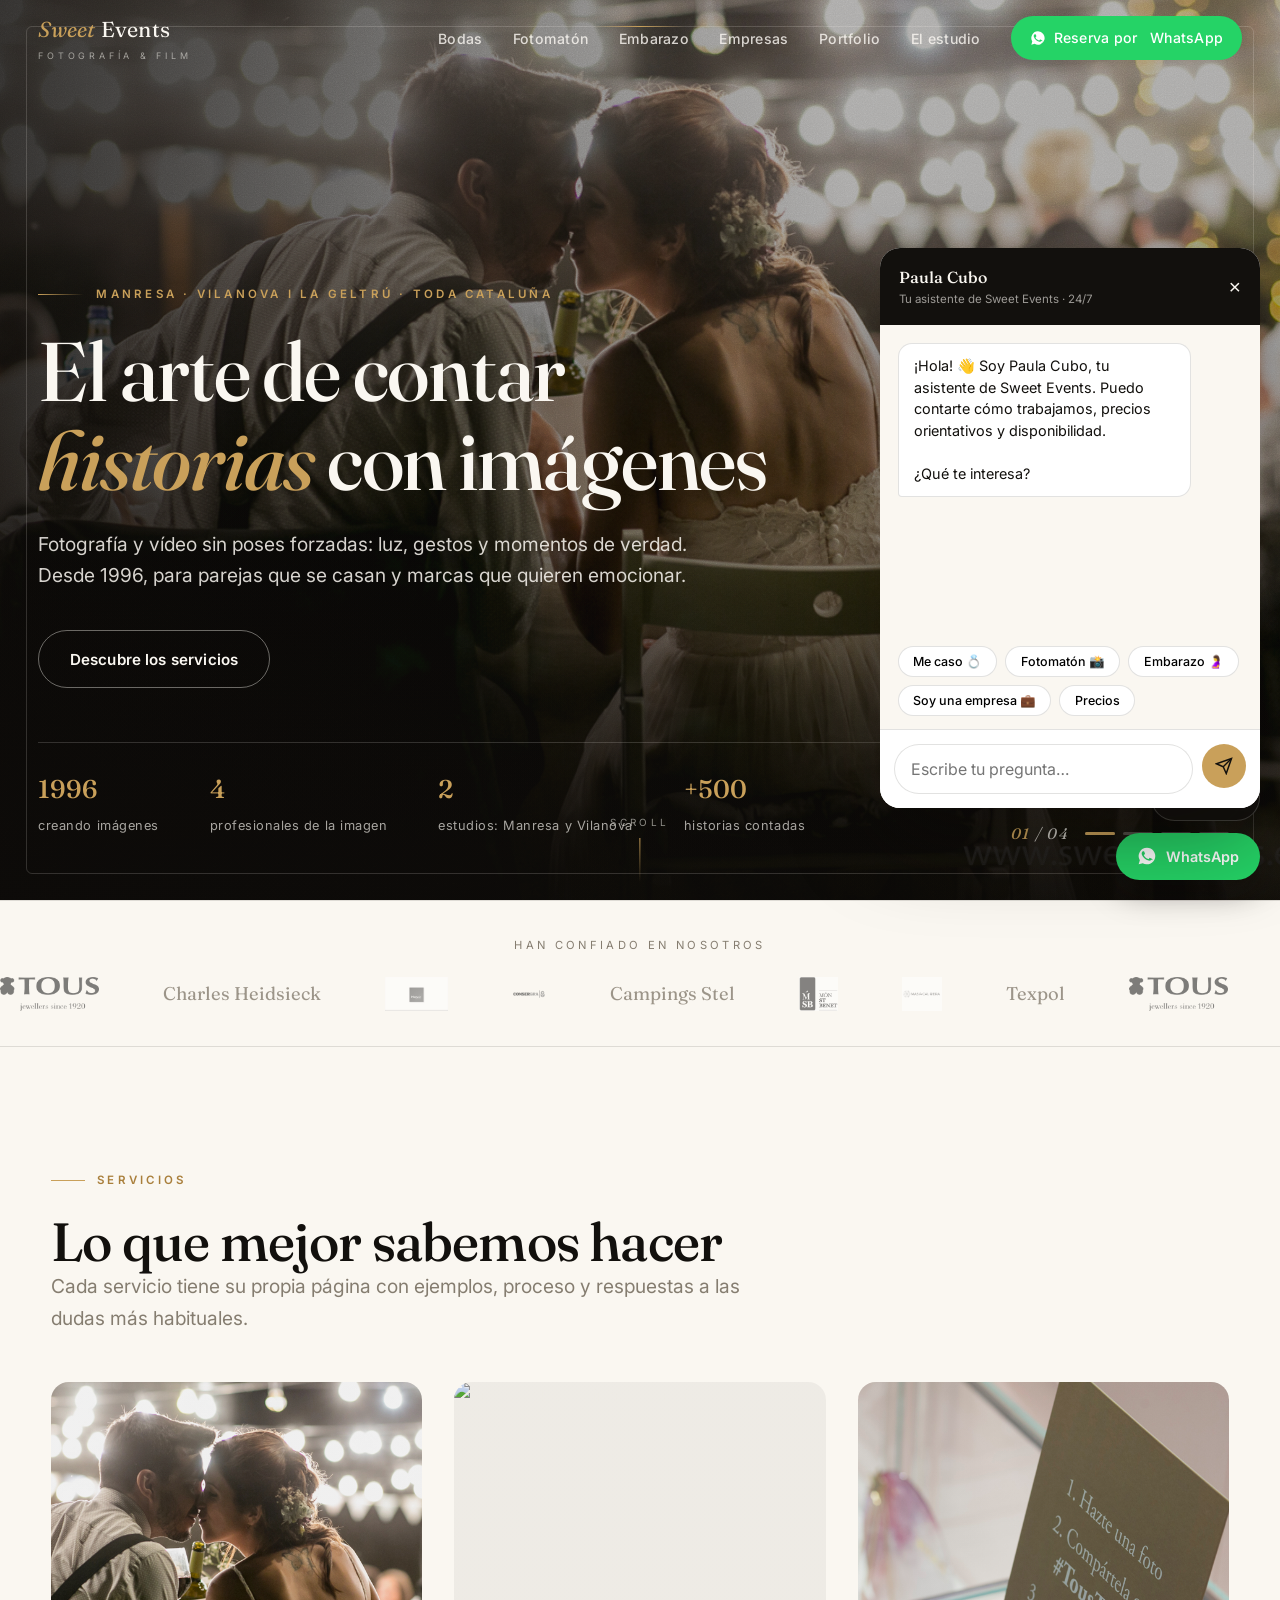
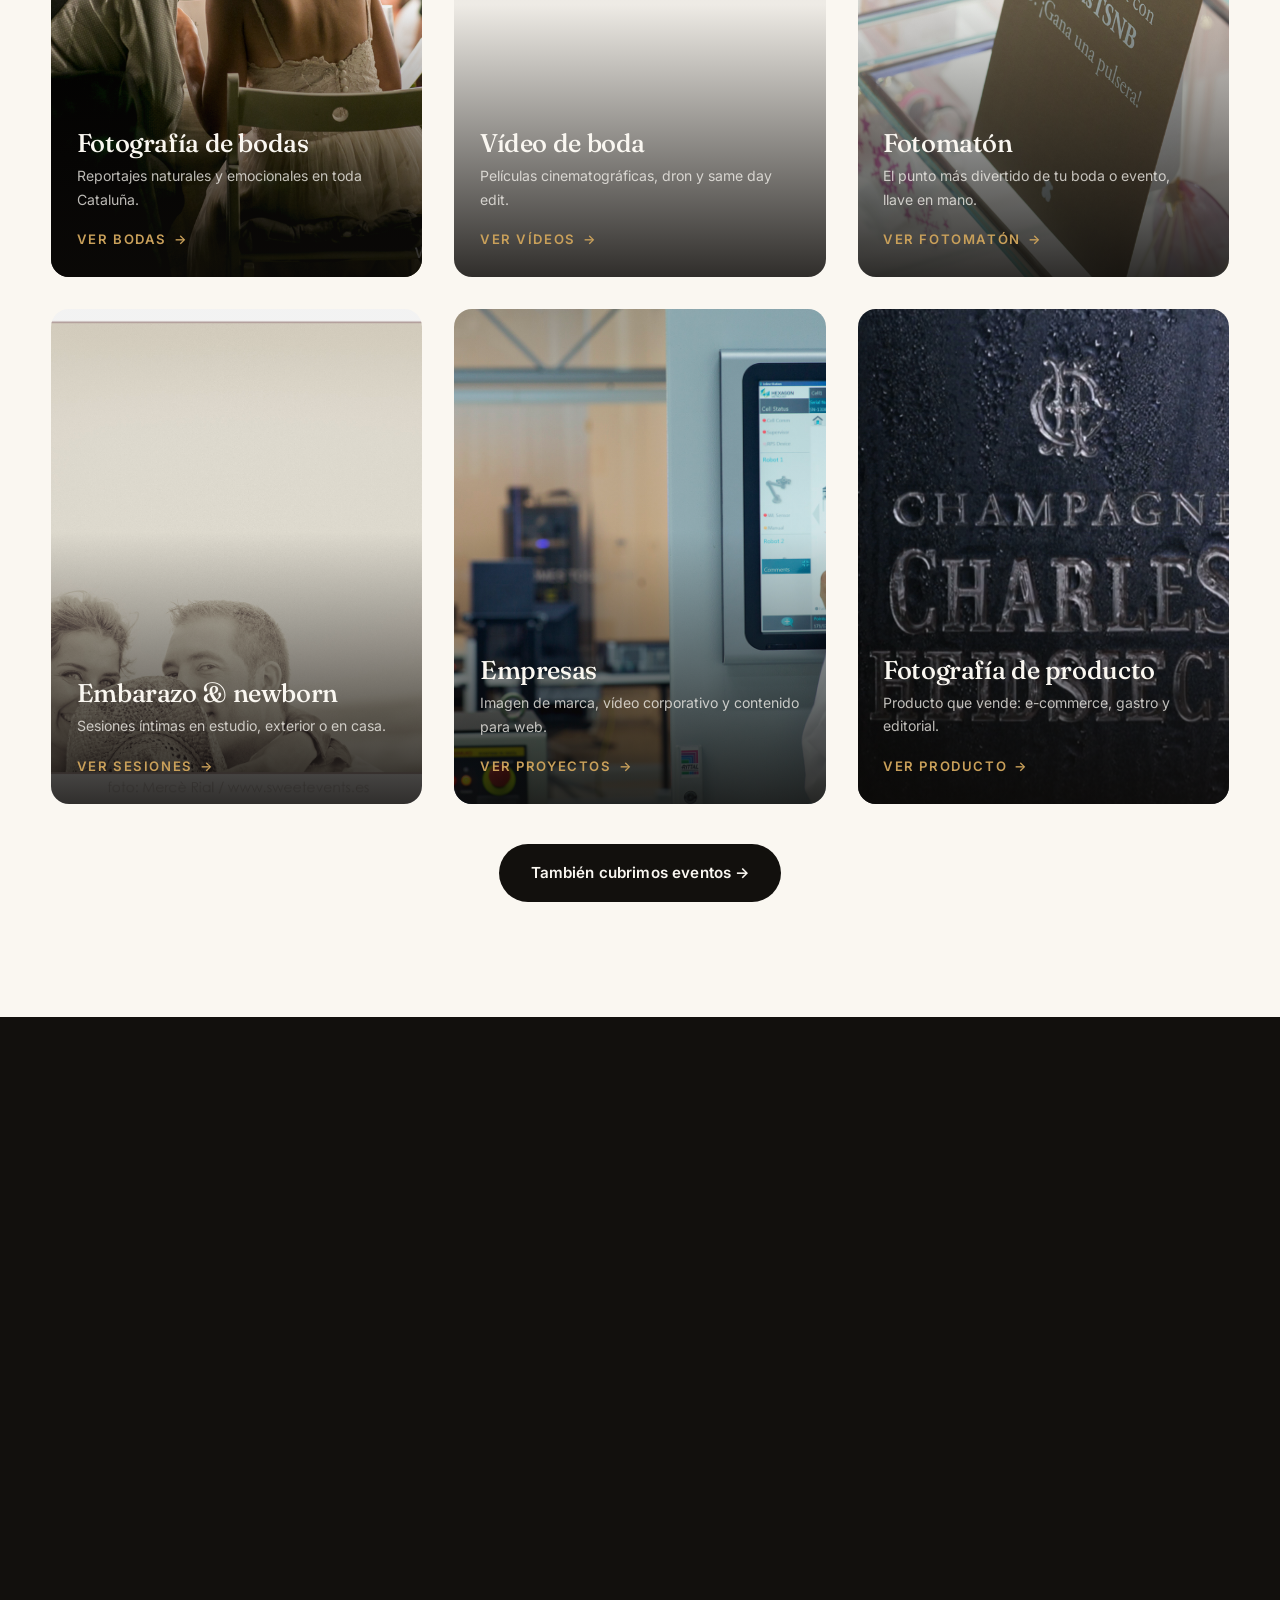
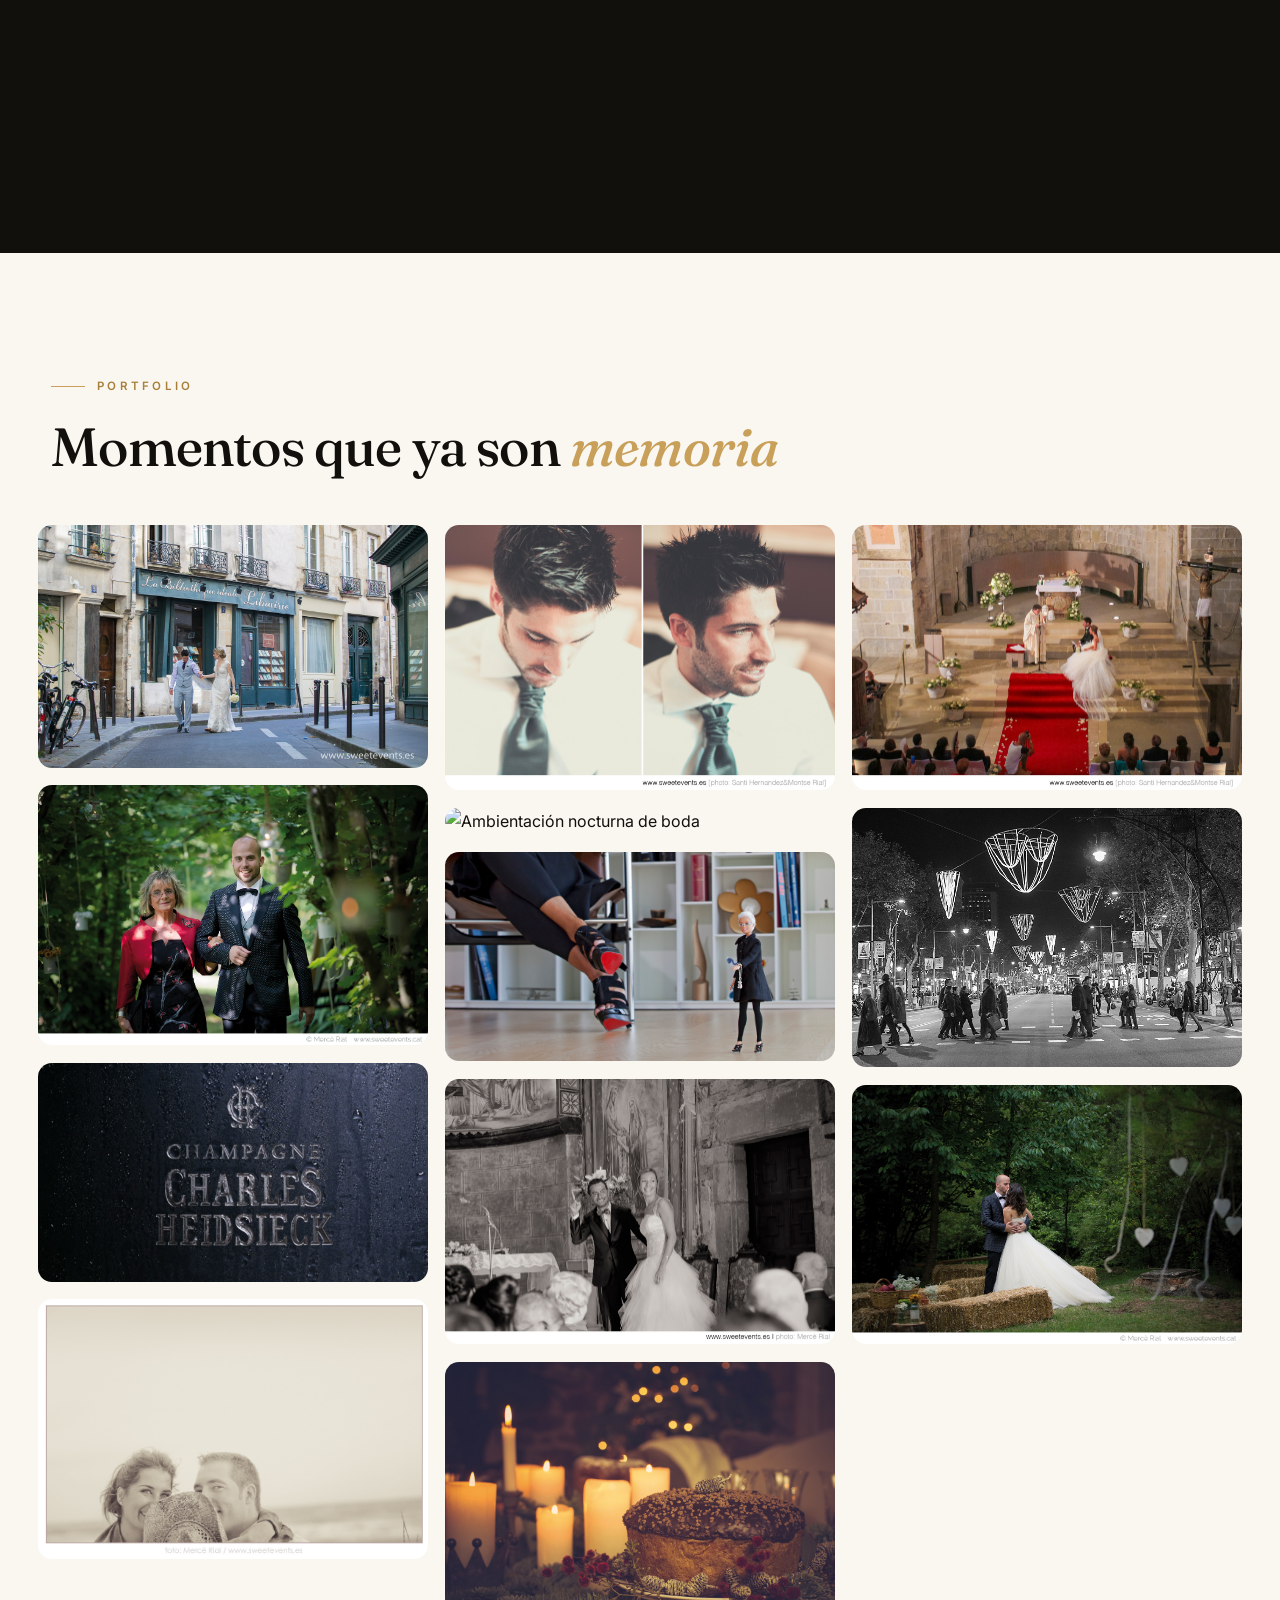
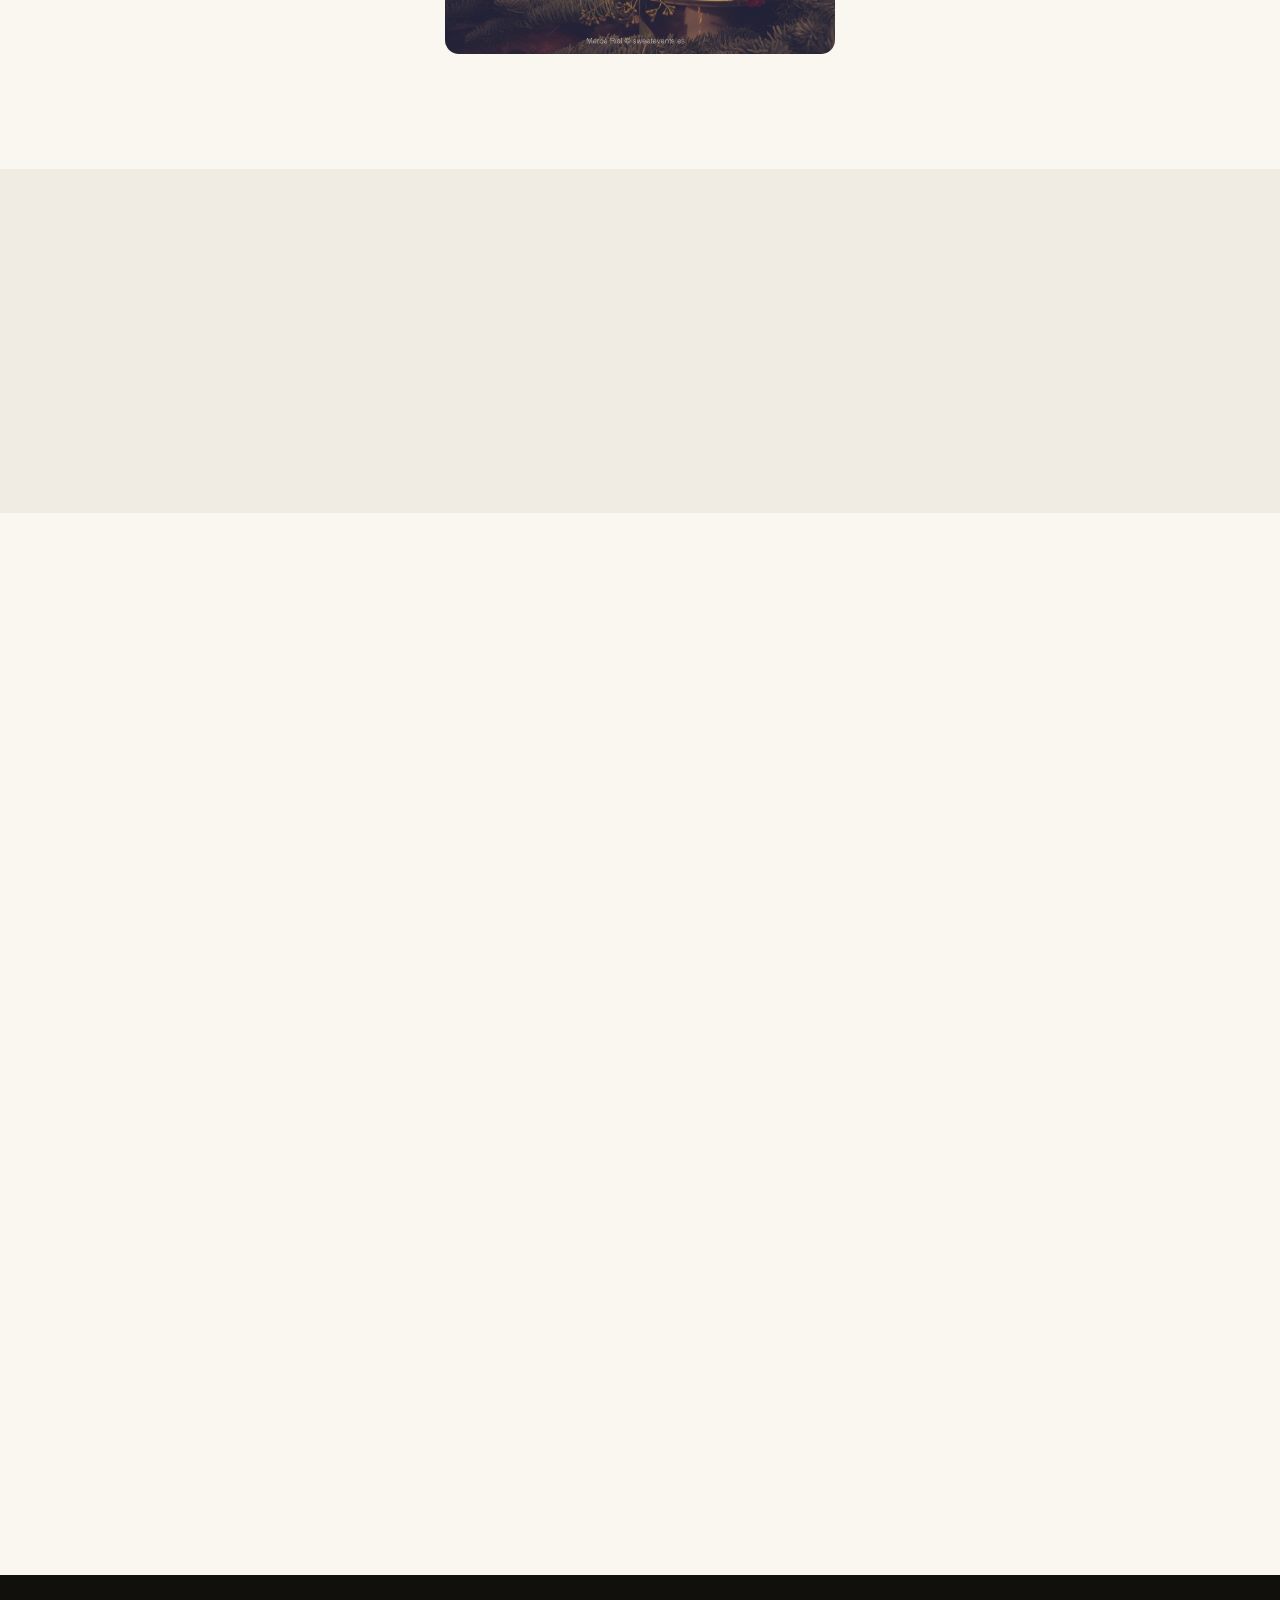
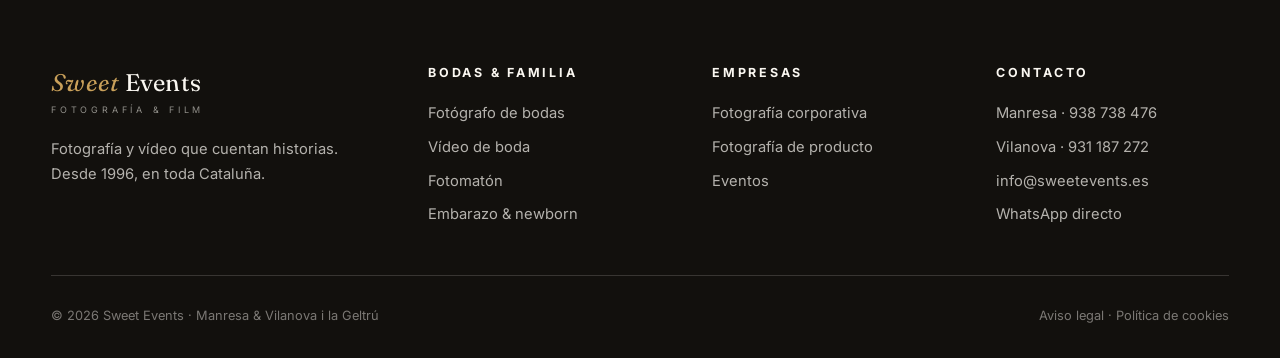
==== index.html @ 7595ed87 "Sweet Events demo site (fotos qualitat original)" ====
<!DOCTYPE html>
<html lang="es">
<head>
<meta charset="UTF-8">
<meta name="robots" content="noindex, nofollow">
<meta name="viewport" content="width=device-width, initial-scale=1.0">
<title>Sweet Events · Fotografía y vídeo de bodas y empresas en Cataluña</title>
<meta name="description" content="Estudio de fotografía y vídeo en Manresa y Vilanova i la Geltrú desde 1996. Bodas, fotomatón, embarazo y newborn, empresas y eventos. Contamos historias, no posados.">
<link rel="canonical" href="https://www.sweetevents.es/">
<meta property="og:title" content="Sweet Events · Fotografía y vídeo que cuentan historias">
<meta property="og:description" content="Bodas, fotomatón, embarazo, empresas y eventos en toda Cataluña. Estudios en Manresa y Vilanova i la Geltrú.">
<meta property="og:image" content="https://www.sweetevents.es/assets/img/boda-noche.jpg">
<meta property="og:type" content="website">
<link rel="preconnect" href="https://fonts.googleapis.com">
<link rel="preconnect" href="https://fonts.gstatic.com" crossorigin>
<link href="https://fonts.googleapis.com/css2?family=Fraunces:ital,opsz,wght@0,9..144,400;0,9..144,500;0,9..144,600;1,9..144,400;1,9..144,500&family=Inter:wght@400;500;600;700&display=swap" rel="stylesheet">
<link rel="stylesheet" href="assets/css/style.css">
<link rel="icon" href="data:image/svg+xml,<svg xmlns='http://www.w3.org/2000/svg' viewBox='0 0 100 100'><text y='.9em' font-size='90'>📷</text></svg>">
<script type="application/ld+json">
{
  "@context": "https://schema.org",
  "@type": "LocalBusiness",
  "@id": "https://www.sweetevents.es/#business",
  "name": "Sweet Events",
  "description": "Estudio de fotografía y vídeo profesional: bodas, fotomatón, embarazo y newborn, empresas y eventos.",
  "url": "https://www.sweetevents.es/",
  "email": "info@sweetevents.es",
  "telephone": "+34938738476",
  "foundingDate": "1996",
  "image": "https://www.sweetevents.es/assets/img/boda-noche.jpg",
  "areaServed": ["Cataluña", "Barcelona", "Manresa", "Vilanova i la Geltrú"],
  "address": [
    {"@type": "PostalAddress", "addressLocality": "Manresa", "addressRegion": "Barcelona", "addressCountry": "ES"},
    {"@type": "PostalAddress", "addressLocality": "Vilanova i la Geltrú", "addressRegion": "Barcelona", "addressCountry": "ES"}
  ],
  "sameAs": [
    "https://www.instagram.com/sweetevents.es/",
    "https://www.facebook.com/sweetevents.es"
  ]
}
</script>
</head>
<body data-wa-msg="Hola Sweet Events, vengo de la web y me gustaría pedir información y disponibilidad.">

<header class="nav">
  <div class="nav-inner">
    <a class="brand" href="index.html"><em>Sweet</em> Events<small>Fotografía &amp; Film</small></a>
    <nav>
      <ul class="nav-links">
        <li><a href="servicios/fotografo-bodas.html">Bodas</a></li>
        <li><a href="servicios/fotomaton.html">Fotomatón</a></li>
        <li><a href="servicios/sesion-fotos-embarazo.html">Embarazo</a></li>
        <li><a href="servicios/fotografia-corporativa.html">Empresas</a></li>
        <li><a href="#portfolio">Portfolio</a></li>
        <li><a href="#estudio">El estudio</a></li>
        <li><a class="nav-cta" href="#" data-wa data-wa-loc="nav">
          <svg width="16" height="16" viewBox="0 0 24 24" fill="currentColor"><path d="M12 2a10 10 0 0 0-8.6 15.1L2 22l5-1.3A10 10 0 1 0 12 2Zm5.4 14.1c-.2.7-1.3 1.3-1.9 1.4-.5.1-1.1.2-3.6-.8-3-1.2-4.9-4.3-5.1-4.5-.1-.2-1.2-1.6-1.2-3.1s.8-2.2 1-2.5c.3-.3.6-.4.8-.4h.6c.2 0 .4 0 .6.5s.8 2 .9 2.1c.1.2.1.4 0 .6-.1.2-.2.4-.4.6l-.6.7c-.2.2-.4.4-.2.8.2.3.9 1.5 2 2.4 1.4 1.2 2.5 1.6 2.9 1.8.4.2.6.1.8-.1l1-1.2c.2-.3.5-.2.8-.1l2 1c.3.2.5.2.6.4.1.1.1.7-.1 1.4Z"/></svg>
          <span class="long">Reserva por&nbsp;</span>WhatsApp</a></li>
      </ul>
    </nav>
    <button class="burger" aria-label="Menú"><span></span><span></span><span></span></button>
  </div>
</header>

<section class="hero">
  <div class="hero-media">
    <img src="assets/img/boda-noche.jpg" alt="Novios en una boda al aire libre de noche, fotografía de Sweet Events">
    <img src="assets/img/boda-paris.jpg" alt="Pareja de novios paseando por París" loading="lazy">
    <img src="assets/img/boda-love.jpg" alt="Decoración de boda con luces y cartel LOVE" loading="lazy">
    <img src="assets/img/corp-heidsieck.jpg" alt="Fotografía de producto para Charles Heidsieck" loading="lazy">
  </div>
  <div class="hero-content">
    <p class="eyebrow reveal">Manresa · Vilanova i la Geltrú · toda Cataluña</p>
    <h1 class="reveal d1">El arte de contar <em class="italic accent">historias</em> con imágenes</h1>
    <p class="lead reveal d2">Fotografía y vídeo sin poses forzadas: luz, gestos y momentos de verdad. Desde 1996, para parejas que se casan y marcas que quieren emocionar.</p>
    <div class="hero-ctas reveal d3">
      <a class="btn btn-ghost" href="#servicios">Descubre los servicios</a>
    </div>
    <div class="hero-meta reveal d3">
      <div><strong>1996</strong><span>creando imágenes</span></div>
      <div><strong>4</strong><span>profesionales de la imagen</span></div>
      <div><strong>2</strong><span>estudios: Manresa y Vilanova</span></div>
      <div><strong>+500</strong><span>historias contadas</span></div>
    </div>
  </div>
</section>

<div class="logos">
  <p>Han confiado en nosotros</p>
  <div class="marquee" aria-hidden="true">
    <div class="marquee-track">
      <img src="assets/img/logo-tous.png" alt="Tous">
      <span class="logo-text">Charles Heidsieck</span>
      <img src="assets/img/logo-macsa.png" alt="Macsa ID">
      <img src="assets/img/logo-consergra.png" alt="Consergra">
      <span class="logo-text">Campings Stel</span>
      <img src="assets/img/logo-santbenet.png" alt="Món Sant Benet">
      <img src="assets/img/logo-calriera.png" alt="Masia Cal Riera">
      <span class="logo-text">Texpol</span>
    </div>
    <div class="marquee-track">
      <img src="assets/img/logo-tous.png" alt="">
      <span class="logo-text">Charles Heidsieck</span>
      <img src="assets/img/logo-macsa.png" alt="">
      <img src="assets/img/logo-consergra.png" alt="">
      <span class="logo-text">Campings Stel</span>
      <img src="assets/img/logo-santbenet.png" alt="">
      <img src="assets/img/logo-calriera.png" alt="">
      <span class="logo-text">Texpol</span>
    </div>
  </div>
</div>

<section id="servicios">
  <div class="wrap">
    <p class="eyebrow reveal">Servicios</p>
    <h2 class="reveal d1">Lo que mejor sabemos hacer</h2>
    <p class="lead reveal d2" style="margin-bottom:3rem">Cada servicio tiene su propia página con ejemplos, proceso y respuestas a las dudas más habituales.</p>
    <div class="cards">
      <a class="card reveal" href="servicios/fotografo-bodas.html">
        <img src="assets/img/boda-noche.jpg" alt="Fotógrafo de bodas en Cataluña" loading="lazy">
        <div class="card-body"><h3>Fotografía de bodas</h3><p>Reportajes naturales y emocionales en toda Cataluña.</p><span class="card-link">Ver bodas</span></div>
      </a>
      <a class="card reveal d1" href="servicios/video-bodas.html">
        <img src="assets/img/boda-love.jpg" alt="Vídeo de boda cinematográfico" loading="lazy">
        <div class="card-body"><h3>Vídeo de boda</h3><p>Películas cinematográficas, dron y same day edit.</p><span class="card-link">Ver vídeos</span></div>
      </a>
      <a class="card reveal d2" href="servicios/fotomaton.html">
        <img src="assets/img/evento-tous-1.jpg" alt="Alquiler de fotomatón para bodas y eventos" loading="lazy">
        <div class="card-body"><h3>Fotomatón</h3><p>El punto más divertido de tu boda o evento, llave en mano.</p><span class="card-link">Ver fotomatón</span></div>
      </a>
      <a class="card reveal" href="servicios/sesion-fotos-embarazo.html">
        <img src="assets/img/preboda-playa-1.jpg" alt="Sesión de fotos de embarazo y newborn" loading="lazy">
        <div class="card-body"><h3>Embarazo &amp; newborn</h3><p>Sesiones íntimas en estudio, exterior o en casa.</p><span class="card-link">Ver sesiones</span></div>
      </a>
      <a class="card reveal d1" href="servicios/fotografia-corporativa.html">
        <img src="assets/img/corp-industrial.jpg" alt="Fotografía y vídeo corporativo para empresas" loading="lazy">
        <div class="card-body"><h3>Empresas</h3><p>Imagen de marca, vídeo corporativo y contenido para web.</p><span class="card-link">Ver proyectos</span></div>
      </a>
      <a class="card reveal d2" href="servicios/fotografia-producto.html">
        <img src="assets/img/corp-heidsieck.jpg" alt="Fotografía de producto profesional" loading="lazy">
        <div class="card-body"><h3>Fotografía de producto</h3><p>Producto que vende: e-commerce, gastro y editorial.</p><span class="card-link">Ver producto</span></div>
      </a>
    </div>
    <div style="text-align:center;margin-top:2.5rem" class="reveal">
      <a class="btn btn-ink" href="servicios/fotografo-eventos.html">También cubrimos eventos →</a>
    </div>
  </div>
</section>

<section class="on-dark" id="estudio">
  <div class="wrap grid-2">
    <div class="feature-img reveal">
      <img src="assets/img/corp-tous-retrato.jpg" alt="Retrato corporativo realizado por Sweet Events" loading="lazy">
    </div>
    <div>
      <p class="eyebrow reveal">El estudio</p>
      <h2 class="reveal d1">Cuatro miradas, <em class="italic accent">una manera</em> de entender la imagen</h2>
      <p class="lead reveal d2" style="margin-top:1.2rem">Mercè Rial abrió su primer estudio en Manresa en 1996. Hoy Sweet Events reúne a cuatro profesionales que comparten lo esencial: honestidad, confianza y obsesión por el detalle.</p>
      <ul class="checklist reveal d3">
        <li><strong>Mercè Rial</strong>&nbsp;— dirección creativa y fotografía</li>
        <li><strong>Jemi Paretas</strong>&nbsp;— fotografía · Penedès y Garraf</li>
        <li><strong>Ferran Cubo</strong>&nbsp;— estudio de Manresa</li>
        <li><strong>César Carrasco</strong>&nbsp;— dirección de vídeo</li>
      </ul>
      <div class="hero-ctas reveal d3" style="margin-top:2rem">
        <a class="btn btn-champagne" href="#" data-wa data-wa-loc="about" data-wa="Hola Sweet Events, me gustaría conoceros y ver vuestro trabajo.">Ven a conocernos</a>
      </div>
    </div>
  </div>
</section>

<section id="portfolio">
  <div class="wrap-wide">
    <div class="wrap" style="margin-bottom:3rem">
      <p class="eyebrow reveal">Portfolio</p>
      <h2 class="reveal d1">Momentos que ya son <em class="italic accent">memoria</em></h2>
    </div>
    <div class="masonry reveal d1">
      <figure><img src="assets/img/boda-paris.jpg" alt="Postboda en París" loading="lazy"></figure>
      <figure><img src="assets/img/pareja-2.jpg" alt="Novio entrando en la ceremonia" loading="lazy"></figure>
      <figure><img src="assets/img/corp-heidsieck.jpg" alt="Producto: champagne Charles Heidsieck" loading="lazy"></figure>
      <figure><img src="assets/img/preboda-playa-1.jpg" alt="Preboda en la playa" loading="lazy"></figure>
      <figure><img src="assets/img/boda-se-5.jpg" alt="Reportaje de boda" loading="lazy"></figure>
      <figure><img src="assets/img/boda-love.jpg" alt="Ambientación nocturna de boda" loading="lazy"></figure>
      <figure><img src="assets/img/corp-tous-shoes.jpg" alt="Editorial para Tous" loading="lazy"></figure>
      <figure><img src="assets/img/boda-bcn-17.jpg" alt="Detalles de boda" loading="lazy"></figure>
      <figure><img src="assets/img/producto-navidad-2.jpg" alt="Fotografía gastronómica navideña" loading="lazy"></figure>
      <figure><img src="assets/img/boda-se-16.jpg" alt="Boda en Cataluña" loading="lazy"></figure>
      <figure><img src="assets/img/bcn-noche.jpg" alt="Paseo de Gracia de noche" loading="lazy"></figure>
      <figure><img src="assets/img/pareja-3.jpg" alt="Invitados en una boda" loading="lazy"></figure>
    </div>
  </div>
</section>

<section class="on-dim tight">
  <div class="wrap quote reveal">
    <blockquote>“No buscamos la foto perfecta: buscamos la vuestra. La que dentro de veinte años os devuelva exactamente lo que sentisteis.”</blockquote>
    <cite>Mercè Rial · fundadora</cite>
  </div>
</section>

<section class="cta-band">
  <div class="bg" style="background-image:url('assets/img/boda-love.jpg')"></div>
  <div class="wrap">
    <h2 class="reveal">¿Hablamos de tu <em class="italic accent">historia</em>?</h2>
    <p class="lead reveal d1">Cuéntanos qué celebras o qué necesita tu marca. Te respondemos hoy.</p>
    <div class="hero-ctas reveal d2">
      <a class="btn btn-wa" href="#" data-wa data-wa-loc="cta-band">
        <svg width="18" height="18" viewBox="0 0 24 24" fill="currentColor"><path d="M12 2a10 10 0 0 0-8.6 15.1L2 22l5-1.3A10 10 0 1 0 12 2Zm5.4 14.1c-.2.7-1.3 1.3-1.9 1.4-.5.1-1.1.2-3.6-.8-3-1.2-4.9-4.3-5.1-4.5-.1-.2-1.2-1.6-1.2-3.1s.8-2.2 1-2.5c.3-.3.6-.4.8-.4h.6c.2 0 .4 0 .6.5s.8 2 .9 2.1c.1.2.1.4 0 .6-.1.2-.2.4-.4.6l-.6.7c-.2.2-.4.4-.2.8.2.3.9 1.5 2 2.4 1.4 1.2 2.5 1.6 2.9 1.8.4.2.6.1.8-.1l1-1.2c.2-.3.5-.2.8-.1l2 1c.3.2.5.2.6.4.1.1.1.7-.1 1.4Z"/></svg>
        Escríbenos por WhatsApp
      </a>
      <a class="btn btn-ghost" href="tel:+34938738476">O llama: 938 738 476</a>
    </div>
  </div>
</section>

<section id="contacto">
  <div class="wrap">
    <p class="eyebrow reveal">Contacto</p>
    <h2 class="reveal d1" style="margin-bottom:2.5rem">Dos estudios, <em class="italic accent">un equipo</em></h2>
    <div class="studios">
      <div class="studio reveal">
        <span class="city">Bages · Cataluña central</span>
        <h3>Estudio Manresa</h3>
        <ul>
          <li>📞 <a href="tel:+34938738476">938 738 476</a> · <a href="tel:+34650968800">650 968 800</a></li>
          <li>✉️ <a href="mailto:info@sweetevents.es">info@sweetevents.es</a></li>
          <li>🕐 Visitas con cita previa</li>
        </ul>
      </div>
      <div class="studio reveal d1">
        <span class="city">Garraf · Penedès</span>
        <h3>Taller Vilanova i la Geltrú</h3>
        <ul>
          <li>📞 <a href="tel:+34931187272">931 187 272</a> · <a href="tel:+34661978516">661 978 516</a></li>
          <li>✉️ <a href="mailto:info@sweetevents.es">info@sweetevents.es</a></li>
          <li>🕐 Visitas con cita previa</li>
        </ul>
      </div>
    </div>
  </div>
</section>

<footer>
  <div class="wrap">
    <div class="footer-grid">
      <div>
        <a class="brand" href="index.html"><em>Sweet</em> Events<small>Fotografía &amp; Film</small></a>
        <p style="margin-top:1.2rem;max-width:32ch">Fotografía y vídeo que cuentan historias. Desde 1996, en toda Cataluña.</p>
      </div>
      <div>
        <h4>Bodas &amp; familia</h4>
        <ul>
          <li><a href="servicios/fotografo-bodas.html">Fotógrafo de bodas</a></li>
          <li><a href="servicios/video-bodas.html">Vídeo de boda</a></li>
          <li><a href="servicios/fotomaton.html">Fotomatón</a></li>
          <li><a href="servicios/sesion-fotos-embarazo.html">Embarazo &amp; newborn</a></li>
        </ul>
      </div>
      <div>
        <h4>Empresas</h4>
        <ul>
          <li><a href="servicios/fotografia-corporativa.html">Fotografía corporativa</a></li>
          <li><a href="servicios/fotografia-producto.html">Fotografía de producto</a></li>
          <li><a href="servicios/fotografo-eventos.html">Eventos</a></li>
        </ul>
      </div>
      <div>
        <h4>Contacto</h4>
        <ul>
          <li><a href="tel:+34938738476">Manresa · 938 738 476</a></li>
          <li><a href="tel:+34931187272">Vilanova · 931 187 272</a></li>
          <li><a href="mailto:info@sweetevents.es">info@sweetevents.es</a></li>
          <li><a href="#" data-wa data-wa-loc="footer">WhatsApp directo</a></li>
        </ul>
      </div>
    </div>
    <div class="footer-bottom">
      <span>© <span data-year>2026</span> Sweet Events · Manresa &amp; Vilanova i la Geltrú</span>
      <span>Aviso legal · Política de cookies</span>
    </div>
  </div>
</footer>

<div class="fab-stack">
  <button class="fab fab-chat" id="chatFab">💬 <span class="lbl">Paula</span></button>
  <a class="fab fab-wa" href="#" data-wa data-wa-loc="fab">
    <svg width="20" height="20" viewBox="0 0 24 24" fill="currentColor"><path d="M12 2a10 10 0 0 0-8.6 15.1L2 22l5-1.3A10 10 0 1 0 12 2Zm5.4 14.1c-.2.7-1.3 1.3-1.9 1.4-.5.1-1.1.2-3.6-.8-3-1.2-4.9-4.3-5.1-4.5-.1-.2-1.2-1.6-1.2-3.1s.8-2.2 1-2.5c.3-.3.6-.4.8-.4h.6c.2 0 .4 0 .6.5s.8 2 .9 2.1c.1.2.1.4 0 .6-.1.2-.2.4-.4.6l-.6.7c-.2.2-.4.4-.2.8.2.3.9 1.5 2 2.4 1.4 1.2 2.5 1.6 2.9 1.8.4.2.6.1.8-.1l1-1.2c.2-.3.5-.2.8-.1l2 1c.3.2.5.2.6.4.1.1.1.7-.1 1.4Z"/></svg>
    <span class="lbl">WhatsApp</span>
  </a>
</div>

<div class="chat-panel" id="chatPanel">
  <div class="chat-head">
    <div><strong>Paula Cubo</strong><small>Tu asistente de Sweet Events · 24/7</small></div>
    <button class="chat-close" aria-label="Cerrar">×</button>
  </div>
  <div class="chat-log"></div>
  <div class="chat-chips">
    <button class="chip">Me caso 💍</button>
    <button class="chip">Fotomatón 📸</button>
    <button class="chip">Embarazo 🤰</button>
    <button class="chip">Soy una empresa 💼</button>
    <button class="chip">Precios</button>
  </div>
  <form class="chat-input">
    <input type="text" placeholder="Escribe tu pregunta…" aria-label="Mensaje">
    <button type="submit" aria-label="Enviar"><svg width="18" height="18" viewBox="0 0 24 24" fill="none" stroke="currentColor" stroke-width="2"><path d="m22 2-7 20-4-9-9-4Z"/><path d="M22 2 11 13"/></svg></button>
  </form>
</div>

<script src="assets/js/config.js"></script>
<script src="assets/js/main.js"></script>
</body>
</html>
---- assets/css/style.css ----
/* ============================================================
   SWEET EVENTS — Design System
   Premium editorial · warm ink + champagne accent
   ============================================================ */

:root {
  --ink: #12100d;
  --ink-soft: #1d1a16;
  --paper: #faf7f1;
  --paper-dim: #f1ece3;
  --champagne: #c9a05a;
  --champagne-deep: #a97f3c;
  --stone: #857d70;
  --line: rgba(18, 16, 13, 0.12);
  --line-light: rgba(250, 247, 241, 0.16);
  --wa: #25d366;
  --font-display: "Fraunces", Georgia, serif;
  --font-body: "Inter", -apple-system, BlinkMacSystemFont, "Segoe UI", sans-serif;
  --ease: cubic-bezier(0.22, 1, 0.36, 1);
  --nav-h: 76px;
}

* { margin: 0; padding: 0; box-sizing: border-box; }

html { scroll-behavior: smooth; }

body {
  font-family: var(--font-body);
  background: var(--paper);
  color: var(--ink);
  line-height: 1.65;
  font-size: 16px;
  -webkit-font-smoothing: antialiased;
  overflow-x: hidden;
}

img { max-width: 100%; display: block; }

a { color: inherit; text-decoration: none; }

::selection { background: var(--champagne); color: var(--ink); }

/* ---------- Typography ---------- */

h1, h2, h3, .display {
  font-family: var(--font-display);
  font-weight: 500;
  line-height: 1.08;
  letter-spacing: -0.015em;
}

h1 { font-size: clamp(2.6rem, 6.5vw, 5.2rem); }
h2 { font-size: clamp(2rem, 4.2vw, 3.4rem); }
h3 { font-size: clamp(1.25rem, 2vw, 1.6rem); line-height: 1.25; }

.italic { font-style: italic; }
.accent { color: var(--champagne); }

.eyebrow {
  display: inline-flex;
  align-items: center;
  gap: 0.75rem;
  font-size: 0.72rem;
  font-weight: 600;
  letter-spacing: 0.28em;
  text-transform: uppercase;
  color: var(--champagne-deep);
  margin-bottom: 1.4rem;
}
.eyebrow::before {
  content: "";
  width: 34px;
  height: 1px;
  background: var(--champagne);
}
.on-dark .eyebrow { color: var(--champagne); }

.lead {
  font-size: clamp(1.05rem, 1.5vw, 1.25rem);
  color: var(--stone);
  max-width: 58ch;
}
.on-dark .lead { color: rgba(250, 247, 241, 0.72); }

/* ---------- Layout ---------- */

.wrap { width: min(1200px, 92vw); margin-inline: auto; }
.wrap-wide { width: min(1400px, 94vw); margin-inline: auto; }

section { padding: clamp(4.5rem, 9vw, 8rem) 0; }
section.tight { padding: clamp(3rem, 6vw, 5rem) 0; }

.on-dark {
  background: var(--ink);
  color: var(--paper);
}
.on-dim { background: var(--paper-dim); }

.grid-2 {
  display: grid;
  grid-template-columns: repeat(2, 1fr);
  gap: clamp(2rem, 5vw, 5rem);
  align-items: center;
}
.grid-3 {
  display: grid;
  grid-template-columns: repeat(3, 1fr);
  gap: clamp(1.2rem, 2.5vw, 2rem);
}

/* ---------- Nav ---------- */

.nav {
  position: fixed;
  inset: 0 0 auto 0;
  z-index: 90;
  height: var(--nav-h);
  display: flex;
  align-items: center;
  transition: background 0.35s, box-shadow 0.35s;
}
.nav.scrolled {
  background: rgba(18, 16, 13, 0.86);
  backdrop-filter: blur(14px);
  -webkit-backdrop-filter: blur(14px);
  box-shadow: 0 1px 0 var(--line-light);
}
.nav-inner {
  width: min(1400px, 94vw);
  margin-inline: auto;
  display: flex;
  align-items: center;
  justify-content: space-between;
  gap: 2rem;
}
.brand {
  font-family: var(--font-display);
  font-size: 1.35rem;
  color: var(--paper);
  letter-spacing: 0.01em;
  white-space: nowrap;
}
.brand em { color: var(--champagne); font-style: italic; }
.brand small {
  display: block;
  font-family: var(--font-body);
  font-size: 0.56rem;
  letter-spacing: 0.42em;
  text-transform: uppercase;
  color: rgba(250, 247, 241, 0.55);
  margin-top: 1px;
}
.nav-links {
  display: flex;
  align-items: center;
  gap: 1.9rem;
  list-style: none;
}
.nav-links a {
  color: rgba(250, 247, 241, 0.82);
  font-size: 0.88rem;
  font-weight: 500;
  letter-spacing: 0.02em;
  transition: color 0.25s;
}
.nav-links a:hover, .nav-links a.active { color: var(--champagne); }

.nav-cta {
  display: inline-flex;
  align-items: center;
  gap: 0.5rem;
  background: var(--wa);
  color: #fff !important;
  padding: 0.62rem 1.15rem;
  border-radius: 999px;
  font-weight: 600;
  font-size: 0.85rem;
  transition: transform 0.25s var(--ease), box-shadow 0.25s;
}
.nav-cta:hover { transform: translateY(-2px); box-shadow: 0 8px 24px rgba(37, 211, 102, 0.35); color: #fff !important; }

.burger {
  display: none;
  background: none;
  border: 0;
  width: 44px;
  height: 44px;
  cursor: pointer;
  flex-direction: column;
  justify-content: center;
  align-items: center;
  gap: 6px;
}
.burger span {
  width: 26px;
  height: 2px;
  background: var(--paper);
  transition: transform 0.3s var(--ease), opacity 0.3s;
}
.burger.open span:nth-child(1) { transform: translateY(8px) rotate(45deg); }
.burger.open span:nth-child(2) { opacity: 0; }
.burger.open span:nth-child(3) { transform: translateY(-8px) rotate(-45deg); }

/* ---------- Hero ---------- */

.hero {
  position: relative;
  min-height: 100svh;
  display: flex;
  align-items: flex-end;
  color: var(--paper);
  overflow: hidden;
  padding: 0;
}
.hero.short { min-height: 100svh; }
.hero-media, .hero-media picture { position: absolute; inset: 0; }
.hero-media img {
  position: absolute;
  inset: 0;
  width: 100%;
  height: 100%;
  object-fit: cover;
  opacity: 0;
  transform: scale(1.06);
  transition: opacity 1.6s ease, transform 7s linear;
}
.hero-media img.active { opacity: 1; transform: scale(1); }

/* Cinematic grade: side + bottom vignette, warm lift, film grain */
.hero::after {
  content: "";
  position: absolute;
  inset: 0;
  background:
    radial-gradient(120% 90% at 78% 30%, transparent 40%, rgba(12, 10, 8, 0.55) 100%),
    linear-gradient(78deg, rgba(12, 10, 8, 0.82) 0%, rgba(12, 10, 8, 0.45) 38%, rgba(12, 10, 8, 0.12) 68%),
    linear-gradient(to top, rgba(12, 10, 8, 0.92) 0%, rgba(12, 10, 8, 0.28) 42%, rgba(18, 14, 8, 0.25) 100%);
}
.hero .grain {
  position: absolute;
  inset: 0;
  z-index: 1;
  pointer-events: none;
  opacity: 0.5;
  mix-blend-mode: overlay;
  background-image: url("data:image/svg+xml,%3Csvg xmlns='http://www.w3.org/2000/svg' width='160' height='160'%3E%3Cfilter id='n'%3E%3CfeTurbulence type='fractalNoise' baseFrequency='0.9' numOctaves='2' stitchTiles='stitch'/%3E%3CfeColorMatrix type='saturate' values='0'/%3E%3C/filter%3E%3Crect width='160' height='160' filter='url(%23n)' opacity='0.55'/%3E%3C/svg%3E");
}

/* Editorial inset frame */
.hero .frame {
  position: absolute;
  inset: clamp(14px, 2vw, 26px);
  z-index: 2;
  border: 1px solid rgba(250, 247, 241, 0.16);
  border-radius: 6px;
  pointer-events: none;
}
.hero .frame::before {
  content: "";
  position: absolute;
  top: -1px;
  left: 50%;
  transform: translateX(-50%);
  width: 90px;
  height: 1px;
  background: linear-gradient(90deg, transparent, var(--champagne), transparent);
}

/* Slide indicators: counter + progress dots */
.hero-ui {
  position: absolute;
  right: clamp(24px, 4vw, 56px);
  bottom: clamp(28px, 6vh, 56px);
  z-index: 3;
  display: flex;
  align-items: center;
  gap: 1rem;
  color: rgba(250, 247, 241, 0.8);
}
.hero-ui .count {
  font-family: var(--font-display);
  font-style: italic;
  font-size: 0.95rem;
  letter-spacing: 0.08em;
  min-width: 3.6em;
  text-align: right;
}
.hero-ui .count b { color: var(--champagne); font-weight: 500; }
.hero-dots { display: flex; gap: 8px; }
.hero-dots button {
  width: 30px;
  height: 3px;
  border: 0;
  border-radius: 2px;
  background: rgba(250, 247, 241, 0.25);
  cursor: pointer;
  padding: 0;
  overflow: hidden;
  position: relative;
  transition: background 0.3s;
}
.hero-dots button.on::after {
  content: "";
  position: absolute;
  inset: 0;
  background: var(--champagne);
  transform-origin: left;
  animation: dotfill 5.2s linear forwards;
}
@keyframes dotfill { from { transform: scaleX(0); } to { transform: scaleX(1); } }

/* Scroll hint */
.scroll-hint {
  position: absolute;
  left: 50%;
  bottom: 18px;
  transform: translateX(-50%);
  z-index: 3;
  display: flex;
  flex-direction: column;
  align-items: center;
  gap: 8px;
  color: rgba(250, 247, 241, 0.55);
  font-size: 0.62rem;
  letter-spacing: 0.34em;
  text-transform: uppercase;
  pointer-events: none;
}
.scroll-hint::after {
  content: "";
  width: 1px;
  height: 44px;
  background: linear-gradient(to bottom, var(--champagne), transparent);
  animation: scrolldrip 2.2s var(--ease) infinite;
  transform-origin: top;
}
@keyframes scrolldrip {
  0% { transform: scaleY(0); opacity: 0; }
  35% { transform: scaleY(1); opacity: 1; }
  100% { transform: scaleY(1) translateY(18px); opacity: 0; }
}

/* Headline entrance: soft rise + blur clear (hero only) */
.hero h1.reveal { transform: translateY(44px); filter: blur(6px); }
.hero h1.reveal.visible {
  opacity: 1;
  transform: none;
  filter: blur(0);
  transition: opacity 1.1s var(--ease), transform 1.1s var(--ease), filter 1.1s var(--ease);
}
.hero .eyebrow { color: var(--champagne); }
.hero .eyebrow::before { background: linear-gradient(90deg, var(--champagne), transparent); width: 46px; }
.hero-content {
  position: relative;
  z-index: 2;
  width: min(1400px, 94vw);
  margin-inline: auto;
  padding: clamp(6rem, 12vh, 9rem) 0 clamp(3rem, 7vh, 5rem);
}
.hero h1 { max-width: 16ch; text-wrap: balance; }
.hero .lead { margin-top: 1.4rem; color: rgba(250, 247, 241, 0.85); }
.hero-ctas { display: flex; flex-wrap: wrap; gap: 1rem; margin-top: 2.4rem; }

.hero-meta {
  display: flex;
  flex-wrap: wrap;
  gap: clamp(1.5rem, 4vw, 3.5rem);
  margin-top: clamp(2.5rem, 6vh, 4rem);
  padding-top: 1.6rem;
  border-top: 1px solid var(--line-light);
}
.hero-meta div strong {
  font-family: var(--font-display);
  font-size: 1.6rem;
  font-weight: 500;
  display: block;
  color: var(--champagne);
}
.hero-meta div span { font-size: 0.8rem; color: rgba(250, 247, 241, 0.65); letter-spacing: 0.04em; }

/* ---------- Buttons ---------- */

.btn {
  display: inline-flex;
  align-items: center;
  justify-content: center;
  gap: 0.6rem;
  padding: 0.95rem 1.9rem;
  border-radius: 999px;
  font-weight: 600;
  font-size: 0.95rem;
  letter-spacing: 0.01em;
  cursor: pointer;
  border: 1px solid transparent;
  transition: transform 0.25s var(--ease), box-shadow 0.25s, background 0.25s, color 0.25s;
}
.btn:hover { transform: translateY(-2px); }
.btn-wa { background: var(--wa); color: #fff; }
.btn-wa:hover { box-shadow: 0 10px 30px rgba(37, 211, 102, 0.35); }
.btn-ghost { border-color: rgba(250, 247, 241, 0.4); color: var(--paper); }
.btn-ghost:hover { border-color: var(--champagne); color: var(--champagne); }
.btn-ink { background: var(--ink); color: var(--paper); }
.btn-ink:hover { box-shadow: 0 10px 30px rgba(18, 16, 13, 0.3); }
.btn-champagne { background: var(--champagne); color: var(--ink); }
.btn-champagne:hover { box-shadow: 0 10px 30px rgba(201, 160, 90, 0.4); }
.btn svg { flex: none; }

/* ---------- Logo marquee ---------- */

.logos { padding: 2.2rem 0; border-block: 1px solid var(--line); overflow: hidden; }
.logos p {
  text-align: center;
  font-size: 0.7rem;
  letter-spacing: 0.3em;
  text-transform: uppercase;
  color: var(--stone);
  margin-bottom: 1.4rem;
}
.marquee { display: flex; overflow: hidden; user-select: none; gap: 4rem; }
.marquee-track {
  display: flex;
  align-items: center;
  gap: 4rem;
  flex: none;
  animation: marquee 30s linear infinite;
}
@keyframes marquee { to { transform: translateX(calc(-100% - 4rem)); } }
.marquee-track img { height: 34px; width: auto; opacity: 0.55; filter: grayscale(1); transition: opacity 0.3s; }
.marquee-track img:hover { opacity: 1; }
.marquee-track .logo-text {
  font-family: var(--font-display);
  font-size: 1.15rem;
  color: var(--stone);
  white-space: nowrap;
  opacity: 0.8;
}

/* ---------- Service cards ---------- */

.cards {
  display: grid;
  grid-template-columns: repeat(3, 1fr);
  gap: clamp(1.2rem, 2.5vw, 2rem);
}
.card {
  position: relative;
  border-radius: 18px;
  overflow: hidden;
  aspect-ratio: 3 / 4;
  display: flex;
  align-items: flex-end;
  color: var(--paper);
  isolation: isolate;
}
.card img {
  position: absolute;
  inset: 0;
  width: 100%;
  height: 100%;
  object-fit: cover;
  transition: transform 0.9s var(--ease);
  z-index: -2;
}
.card::after {
  content: "";
  position: absolute;
  inset: 0;
  background: linear-gradient(to top, rgba(12, 10, 8, 0.85), rgba(12, 10, 8, 0.05) 55%);
  z-index: -1;
  transition: background 0.4s;
}
.card:hover img { transform: scale(1.06); }
.card-body { padding: 1.6rem; width: 100%; }
.card-body h3 { margin-bottom: 0.35rem; }
.card-body p { font-size: 0.88rem; color: rgba(250, 247, 241, 0.75); margin-bottom: 0.9rem; }
.card-link {
  font-size: 0.82rem;
  font-weight: 600;
  letter-spacing: 0.12em;
  text-transform: uppercase;
  color: var(--champagne);
  display: inline-flex;
  align-items: center;
  gap: 0.45rem;
}
.card-link::after { content: "→"; transition: transform 0.3s var(--ease); }
.card:hover .card-link::after { transform: translateX(5px); }

/* ---------- Gallery masonry ---------- */

.masonry { columns: 3 300px; column-gap: 1.1rem; }
.masonry figure {
  margin: 0 0 1.1rem;
  border-radius: 14px;
  overflow: hidden;
  break-inside: avoid;
  position: relative;
}
.masonry img { width: 100%; transition: transform 0.8s var(--ease); }
.masonry figure:hover img { transform: scale(1.04); }

/* ---------- Split feature ---------- */

.feature-img {
  border-radius: 20px;
  overflow: hidden;
  box-shadow: 0 30px 80px rgba(18, 16, 13, 0.25);
}
.feature-img img { width: 100%; height: 100%; object-fit: cover; }

.checklist { list-style: none; margin-top: 1.8rem; display: grid; gap: 0.9rem; }
.checklist li { display: flex; gap: 0.85rem; align-items: flex-start; }
.checklist li::before {
  content: "";
  flex: none;
  width: 22px;
  height: 22px;
  margin-top: 2px;
  border-radius: 50%;
  background: var(--champagne);
  -webkit-mask: url('data:image/svg+xml;utf8,<svg xmlns="http://www.w3.org/2000/svg" viewBox="0 0 24 24" fill="none" stroke="black" stroke-width="3" stroke-linecap="round" stroke-linejoin="round"><polyline points="20 6 9 17 4 12"/></svg>') center / 60% no-repeat;
  mask: url('data:image/svg+xml;utf8,<svg xmlns="http://www.w3.org/2000/svg" viewBox="0 0 24 24" fill="none" stroke="black" stroke-width="3" stroke-linecap="round" stroke-linejoin="round"><polyline points="20 6 9 17 4 12"/></svg>') center / 60% no-repeat;
  background-color: var(--champagne-deep);
}
.on-dark .checklist li::before { background-color: var(--champagne); }

/* ---------- Steps ---------- */

.steps { display: grid; grid-template-columns: repeat(3, 1fr); gap: clamp(1.5rem, 3vw, 2.5rem); counter-reset: step; }
.step { position: relative; padding-top: 1rem; }
.step::before {
  counter-increment: step;
  content: "0" counter(step);
  font-family: var(--font-display);
  font-size: 3.4rem;
  line-height: 1;
  color: transparent;
  -webkit-text-stroke: 1px var(--champagne);
  display: block;
  margin-bottom: 0.8rem;
}
.step h3 { margin-bottom: 0.5rem; }
.step p { color: var(--stone); font-size: 0.95rem; }
.on-dark .step p { color: rgba(250, 247, 241, 0.68); }

/* ---------- Quote / testimonial ---------- */

.quote {
  text-align: center;
  max-width: 800px;
  margin-inline: auto;
}
.quote blockquote {
  font-family: var(--font-display);
  font-size: clamp(1.4rem, 3vw, 2.2rem);
  font-style: italic;
  line-height: 1.35;
  text-wrap: balance;
}
.quote cite {
  display: block;
  margin-top: 1.6rem;
  font-style: normal;
  font-size: 0.85rem;
  letter-spacing: 0.18em;
  text-transform: uppercase;
  color: var(--champagne-deep);
}

/* ---------- FAQ ---------- */

.faq { max-width: 820px; margin-inline: auto; }
.faq details {
  border-bottom: 1px solid var(--line);
  padding: 1.3rem 0;
}
.faq summary {
  cursor: pointer;
  list-style: none;
  display: flex;
  justify-content: space-between;
  align-items: center;
  gap: 1.5rem;
  font-family: var(--font-display);
  font-size: 1.15rem;
  font-weight: 500;
}
.faq summary::-webkit-details-marker { display: none; }
.faq summary::after {
  content: "+";
  font-size: 1.5rem;
  color: var(--champagne-deep);
  transition: transform 0.3s var(--ease);
  flex: none;
}
.faq details[open] summary::after { transform: rotate(45deg); }
.faq details p { margin-top: 0.8rem; color: var(--stone); max-width: 65ch; }

/* ---------- CTA band ---------- */

.cta-band {
  position: relative;
  overflow: hidden;
  color: var(--paper);
  text-align: center;
}
.cta-band .bg {
  position: absolute;
  inset: 0;
  background-size: cover;
  background-position: center;
  filter: brightness(0.32) saturate(0.9);
  transform: scale(1.02);
}
.cta-band .wrap { position: relative; z-index: 1; }
.cta-band h2 { max-width: 22ch; margin-inline: auto; text-wrap: balance; }
.cta-band .lead { margin: 1.2rem auto 0; }
.cta-band .hero-ctas { justify-content: center; }

/* ---------- WA form ---------- */

.wa-form {
  background: var(--ink-soft);
  border: 1px solid var(--line-light);
  border-radius: 22px;
  padding: clamp(1.6rem, 3vw, 2.6rem);
  display: grid;
  gap: 1rem;
}
.wa-form h3 { color: var(--paper); }
.wa-form p.small { color: rgba(250, 247, 241, 0.6); font-size: 0.85rem; }
.wa-form .row { display: grid; grid-template-columns: 1fr 1fr; gap: 1rem; }
.wa-form label {
  display: grid;
  gap: 0.4rem;
  font-size: 0.78rem;
  font-weight: 600;
  letter-spacing: 0.08em;
  text-transform: uppercase;
  color: rgba(250, 247, 241, 0.55);
}
.wa-form input, .wa-form select, .wa-form textarea {
  width: 100%;
  background: rgba(250, 247, 241, 0.06);
  border: 1px solid var(--line-light);
  border-radius: 12px;
  color: var(--paper);
  font: inherit;
  padding: 0.85rem 1rem;
  outline: none;
  transition: border-color 0.25s;
}
.wa-form input:focus, .wa-form select:focus, .wa-form textarea:focus { border-color: var(--champagne); }
.wa-form select option { color: var(--ink); }

/* ---------- Contact / studios ---------- */

.studios { display: grid; grid-template-columns: 1fr 1fr; gap: clamp(1.2rem, 2.5vw, 2rem); }
.studio {
  border: 1px solid var(--line);
  border-radius: 18px;
  padding: clamp(1.6rem, 3vw, 2.4rem);
  background: #fff;
}
.studio h3 { margin-bottom: 0.3rem; }
.studio .city { color: var(--champagne-deep); font-size: 0.78rem; letter-spacing: 0.2em; text-transform: uppercase; font-weight: 700; }
.studio ul { list-style: none; margin-top: 1.1rem; display: grid; gap: 0.55rem; font-size: 0.95rem; color: var(--stone); }
.studio a:hover { color: var(--champagne-deep); }

/* ---------- Footer ---------- */

footer {
  background: var(--ink);
  color: rgba(250, 247, 241, 0.7);
  padding: clamp(3.5rem, 7vw, 5.5rem) 0 2rem;
  font-size: 0.92rem;
}
.footer-grid {
  display: grid;
  grid-template-columns: 1.4fr 1fr 1fr 1fr;
  gap: clamp(2rem, 4vw, 3.5rem);
  padding-bottom: 3rem;
  border-bottom: 1px solid var(--line-light);
}
.footer-grid .brand { font-size: 1.5rem; }
.footer-grid h4 {
  color: var(--paper);
  font-size: 0.78rem;
  letter-spacing: 0.22em;
  text-transform: uppercase;
  margin-bottom: 1.1rem;
}
.footer-grid ul { list-style: none; display: grid; gap: 0.6rem; }
.footer-grid a:hover { color: var(--champagne); }
.footer-bottom {
  display: flex;
  flex-wrap: wrap;
  justify-content: space-between;
  gap: 1rem;
  padding-top: 1.8rem;
  font-size: 0.8rem;
  color: rgba(250, 247, 241, 0.45);
}

/* ---------- Floating WhatsApp + Chat ---------- */

.fab-stack {
  position: fixed;
  right: 20px;
  bottom: 20px;
  z-index: 95;
  display: flex;
  flex-direction: column;
  gap: 12px;
  align-items: flex-end;
}
.fab {
  display: inline-flex;
  align-items: center;
  gap: 0.6rem;
  border: 0;
  cursor: pointer;
  border-radius: 999px;
  padding: 0.85rem 1.3rem;
  font: 600 0.9rem var(--font-body);
  box-shadow: 0 12px 32px rgba(12, 10, 8, 0.35);
  transition: transform 0.25s var(--ease);
}
.fab:hover { transform: translateY(-3px); }
.fab-wa { background: var(--wa); color: #fff; }
.fab-chat { background: var(--ink); color: var(--paper); border: 1px solid rgba(250, 247, 241, 0.2); }

.chat-panel {
  position: fixed;
  right: 20px;
  bottom: 92px;
  z-index: 96;
  width: min(380px, calc(100vw - 40px));
  height: min(560px, calc(100svh - 130px));
  background: #fff;
  border-radius: 20px;
  box-shadow: 0 30px 90px rgba(12, 10, 8, 0.4);
  display: none;
  flex-direction: column;
  overflow: hidden;
}
.chat-panel.open { display: flex; }
.chat-head {
  background: var(--ink);
  color: var(--paper);
  padding: 1rem 1.2rem;
  display: flex;
  align-items: center;
  justify-content: space-between;
  gap: 1rem;
}
.chat-head strong { font-family: var(--font-display); font-weight: 500; }
.chat-head small { display: block; font-size: 0.72rem; color: rgba(250, 247, 241, 0.6); }
.chat-close { background: none; border: 0; color: var(--paper); font-size: 1.3rem; cursor: pointer; }
.chat-log {
  flex: 1;
  overflow-y: auto;
  padding: 1.1rem;
  display: flex;
  flex-direction: column;
  gap: 0.7rem;
  background: var(--paper);
}
.msg {
  max-width: 85%;
  padding: 0.7rem 0.95rem;
  border-radius: 14px;
  font-size: 0.9rem;
  line-height: 1.5;
  white-space: pre-line;
}
.msg.bot { background: #fff; border: 1px solid var(--line); align-self: flex-start; border-bottom-left-radius: 4px; }
.msg.user { background: var(--ink); color: var(--paper); align-self: flex-end; border-bottom-right-radius: 4px; }
.msg.typing { color: var(--stone); font-style: italic; }
.chat-chips { display: flex; flex-wrap: wrap; gap: 0.5rem; padding: 0 1.1rem 0.8rem; background: var(--paper); }
.chip {
  border: 1px solid var(--line);
  background: #fff;
  border-radius: 999px;
  padding: 0.45rem 0.9rem;
  font: 500 0.78rem var(--font-body);
  cursor: pointer;
  transition: border-color 0.2s, color 0.2s;
}
.chip:hover { border-color: var(--champagne-deep); color: var(--champagne-deep); }
.chat-input {
  display: flex;
  gap: 0.6rem;
  padding: 0.85rem;
  border-top: 1px solid var(--line);
  background: #fff;
}
.chat-input input {
  flex: 1;
  border: 1px solid var(--line);
  border-radius: 999px;
  padding: 0.7rem 1.05rem;
  font: inherit;
  outline: none;
}
.chat-input input:focus { border-color: var(--champagne-deep); }
.chat-input button {
  background: var(--champagne);
  border: 0;
  border-radius: 50%;
  width: 44px;
  height: 44px;
  cursor: pointer;
  display: grid;
  place-items: center;
  color: var(--ink);
}

/* ---------- Reveal animations ---------- */

.reveal {
  opacity: 0;
  transform: translateY(28px);
  transition: opacity 0.9s var(--ease), transform 0.9s var(--ease);
}
.reveal.visible { opacity: 1; transform: none; }
.reveal.d1 { transition-delay: 0.08s; }
.reveal.d2 { transition-delay: 0.16s; }
.reveal.d3 { transition-delay: 0.24s; }

@media (prefers-reduced-motion: reduce) {
  .reveal { opacity: 1; transform: none; transition: none; }
  .hero-media img { transition: opacity 0.6s; transform: none; }
  .marquee-track { animation-duration: 60s; }
}

/* ---------- Landing hero variant ---------- */

.breadcrumbs {
  font-size: 0.78rem;
  letter-spacing: 0.1em;
  text-transform: uppercase;
  color: rgba(250, 247, 241, 0.6);
  margin-bottom: 1.2rem;
}
.breadcrumbs a:hover { color: var(--champagne); }

.price-note {
  display: inline-block;
  margin-top: 1.2rem;
  font-size: 0.85rem;
  color: rgba(250, 247, 241, 0.75);
  border: 1px solid var(--line-light);
  padding: 0.5rem 1rem;
  border-radius: 999px;
}

/* ---------- Responsive ---------- */

@media (max-width: 1000px) {
  .cards { grid-template-columns: repeat(2, 1fr); }
  .footer-grid { grid-template-columns: 1fr 1fr; }
  .grid-3 { grid-template-columns: 1fr 1fr; }
}

@media (max-width: 820px) {
  .nav-links {
    position: fixed;
    inset: var(--nav-h) 0 auto 0;
    background: rgba(18, 16, 13, 0.97);
    backdrop-filter: blur(16px);
    flex-direction: column;
    align-items: flex-start;
    padding: 1.6rem 6vw 2.2rem;
    gap: 1.3rem;
    transform: translateY(-130%);
    transition: transform 0.4s var(--ease);
    box-shadow: 0 30px 60px rgba(0, 0, 0, 0.4);
  }
  .nav-links.open { transform: none; }
  .nav-links a { font-size: 1.05rem; }
  .nav:not(.scrolled):has(.nav-links.open) { background: rgba(18, 16, 13, 0.97); }
  .burger { display: flex; }
  .nav-cta span.long { display: none; }
  .grid-2 { grid-template-columns: 1fr; }
  .steps { grid-template-columns: 1fr; gap: 2rem; }
  .studios { grid-template-columns: 1fr; }
  .wa-form .row { grid-template-columns: 1fr; }
  .hero-meta { gap: 1.4rem; }
  .hero-meta div strong { font-size: 1.3rem; }
}

@media (max-width: 560px) {
  .cards { grid-template-columns: 1fr; }
  .card { aspect-ratio: 4 / 5; }
  .grid-3 { grid-template-columns: 1fr; }
  .footer-grid { grid-template-columns: 1fr; }
  .fab-stack { right: 14px; bottom: 14px; }
  .fab span.lbl { display: none; }
  .fab { padding: 0.85rem; }
  .hero-ctas .btn { width: 100%; }
}
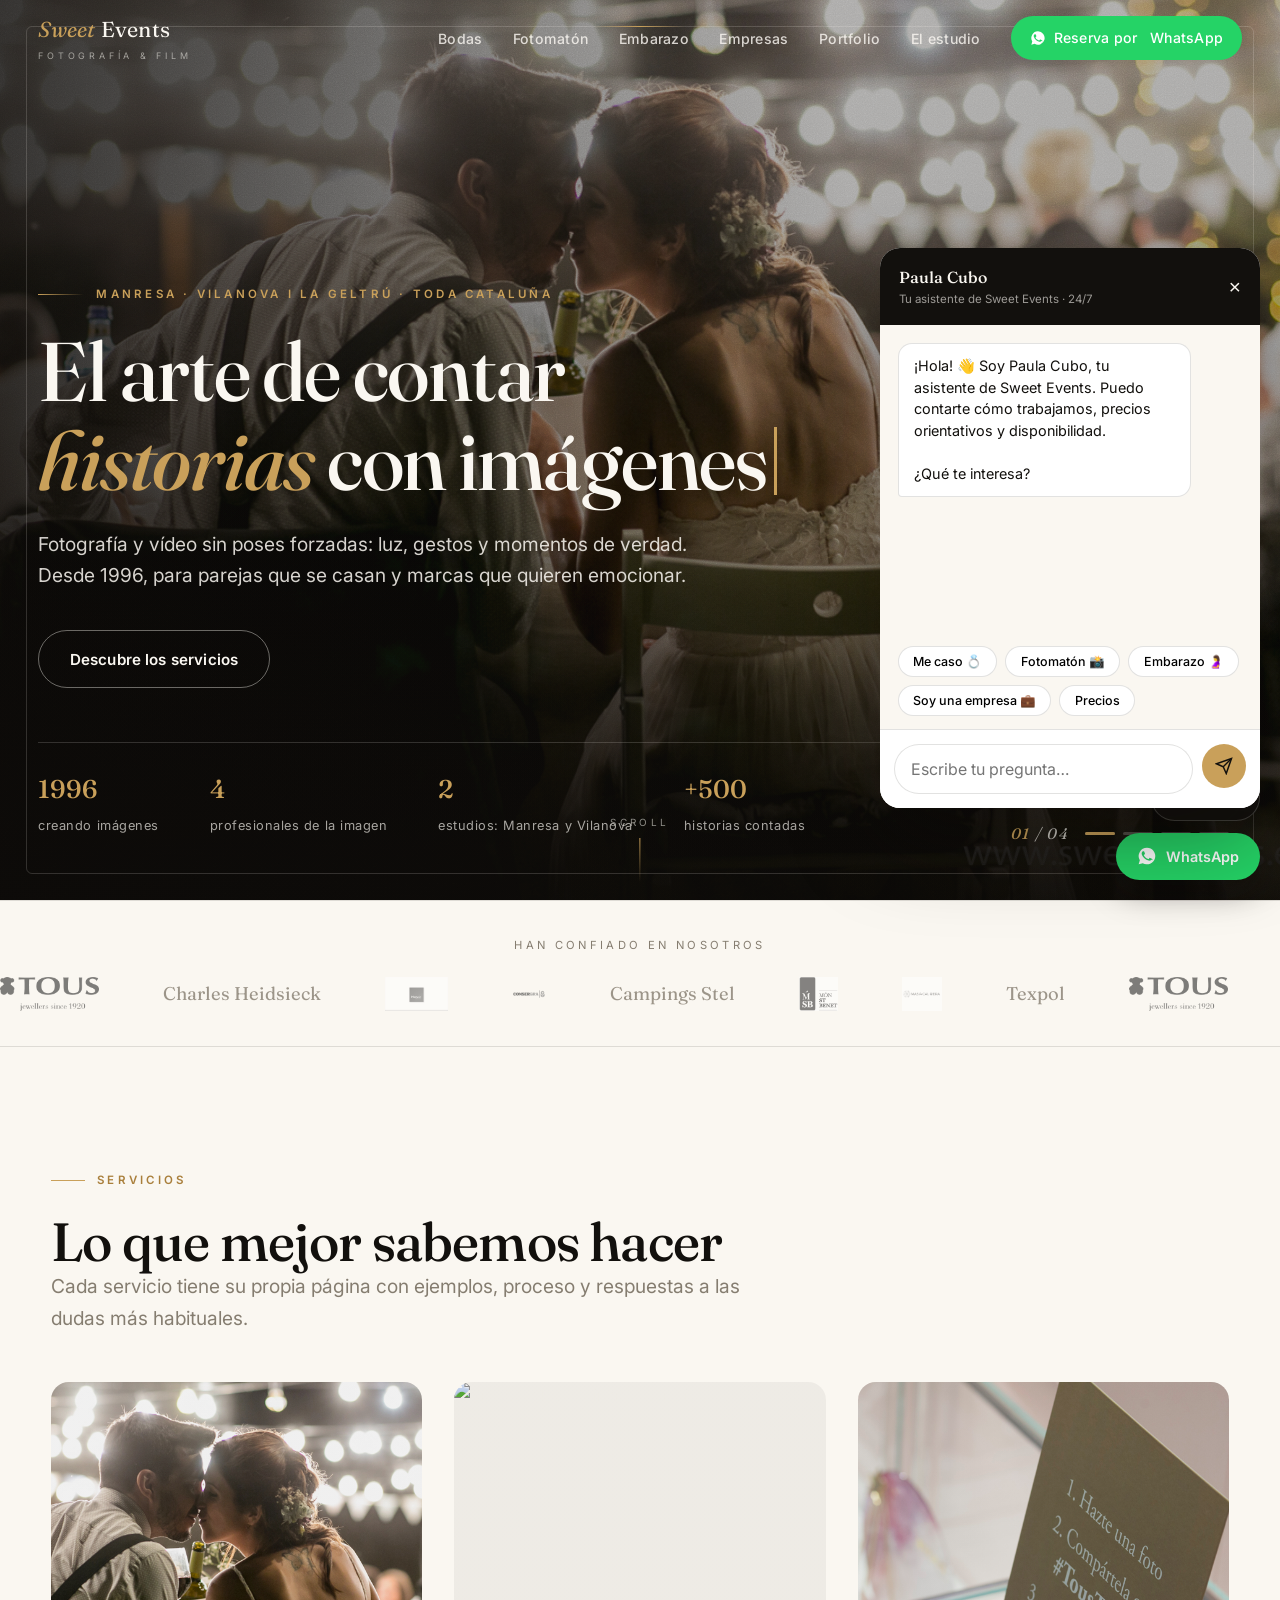
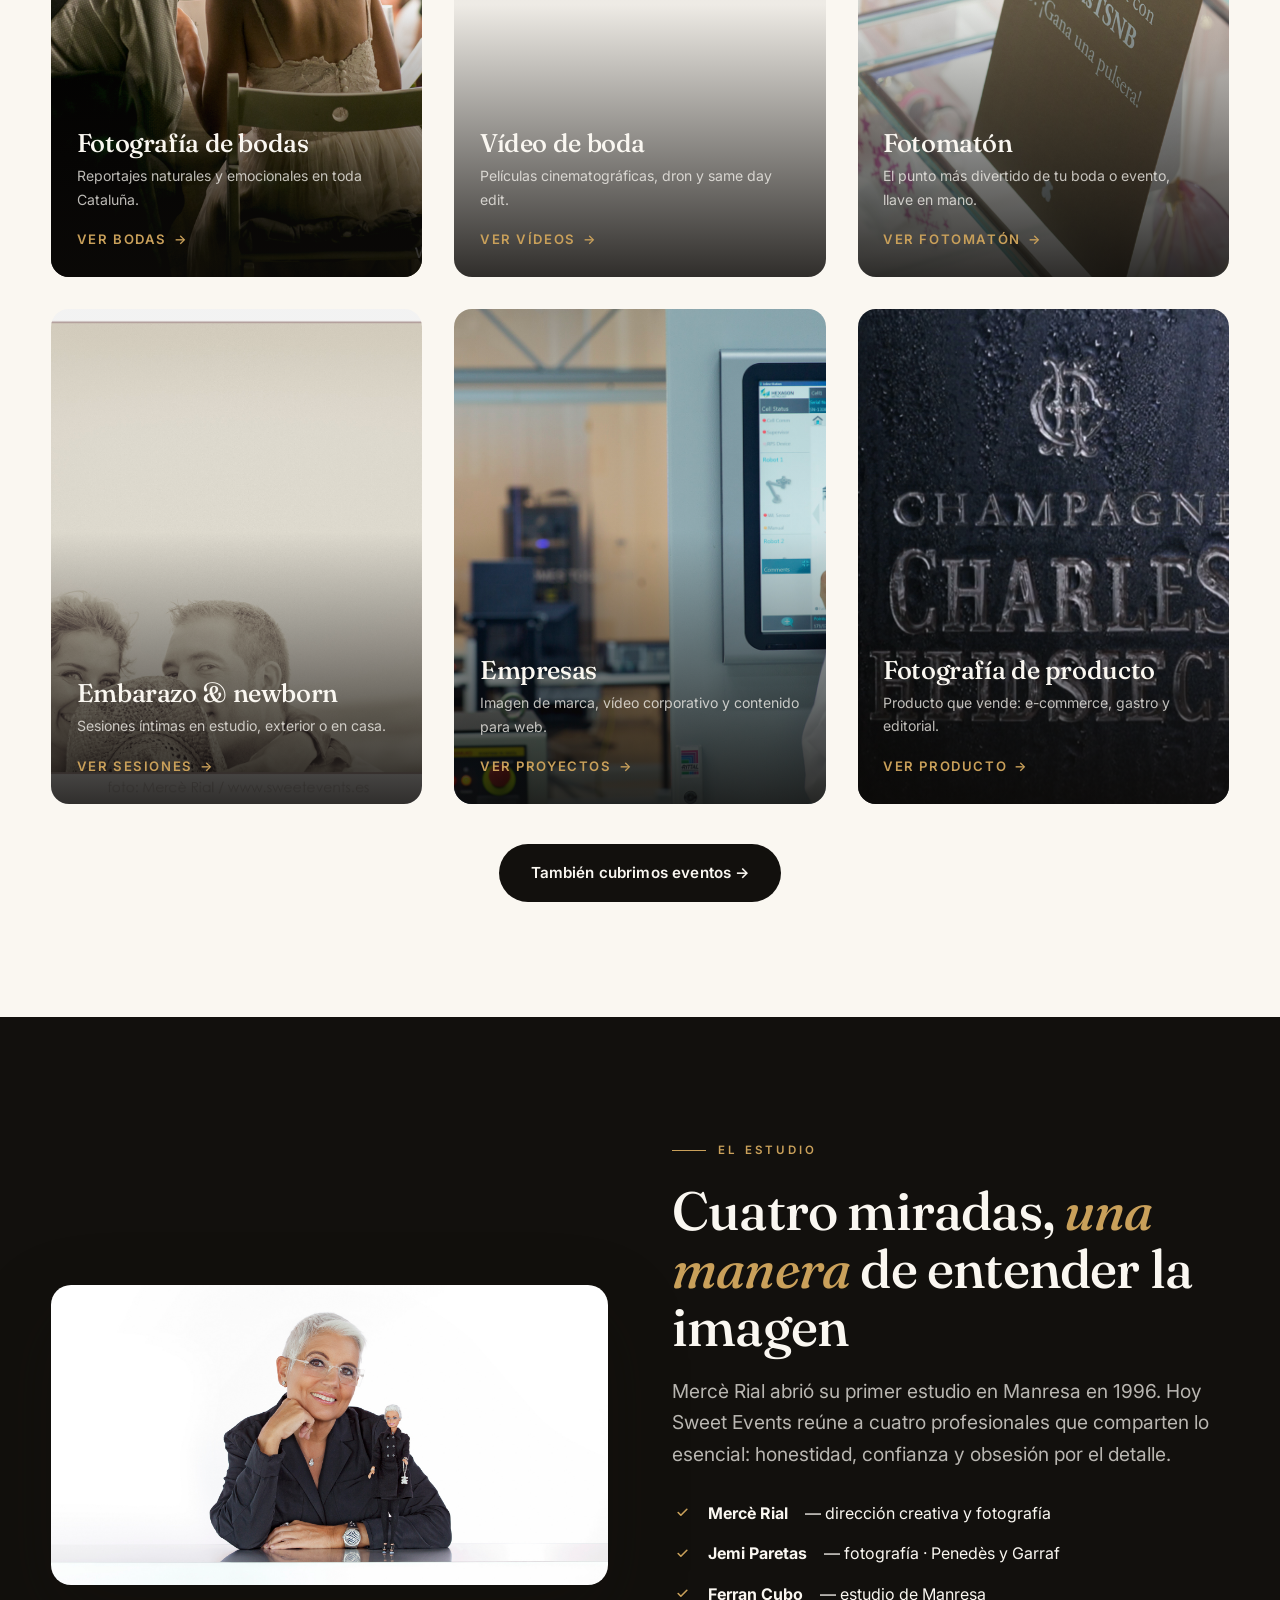
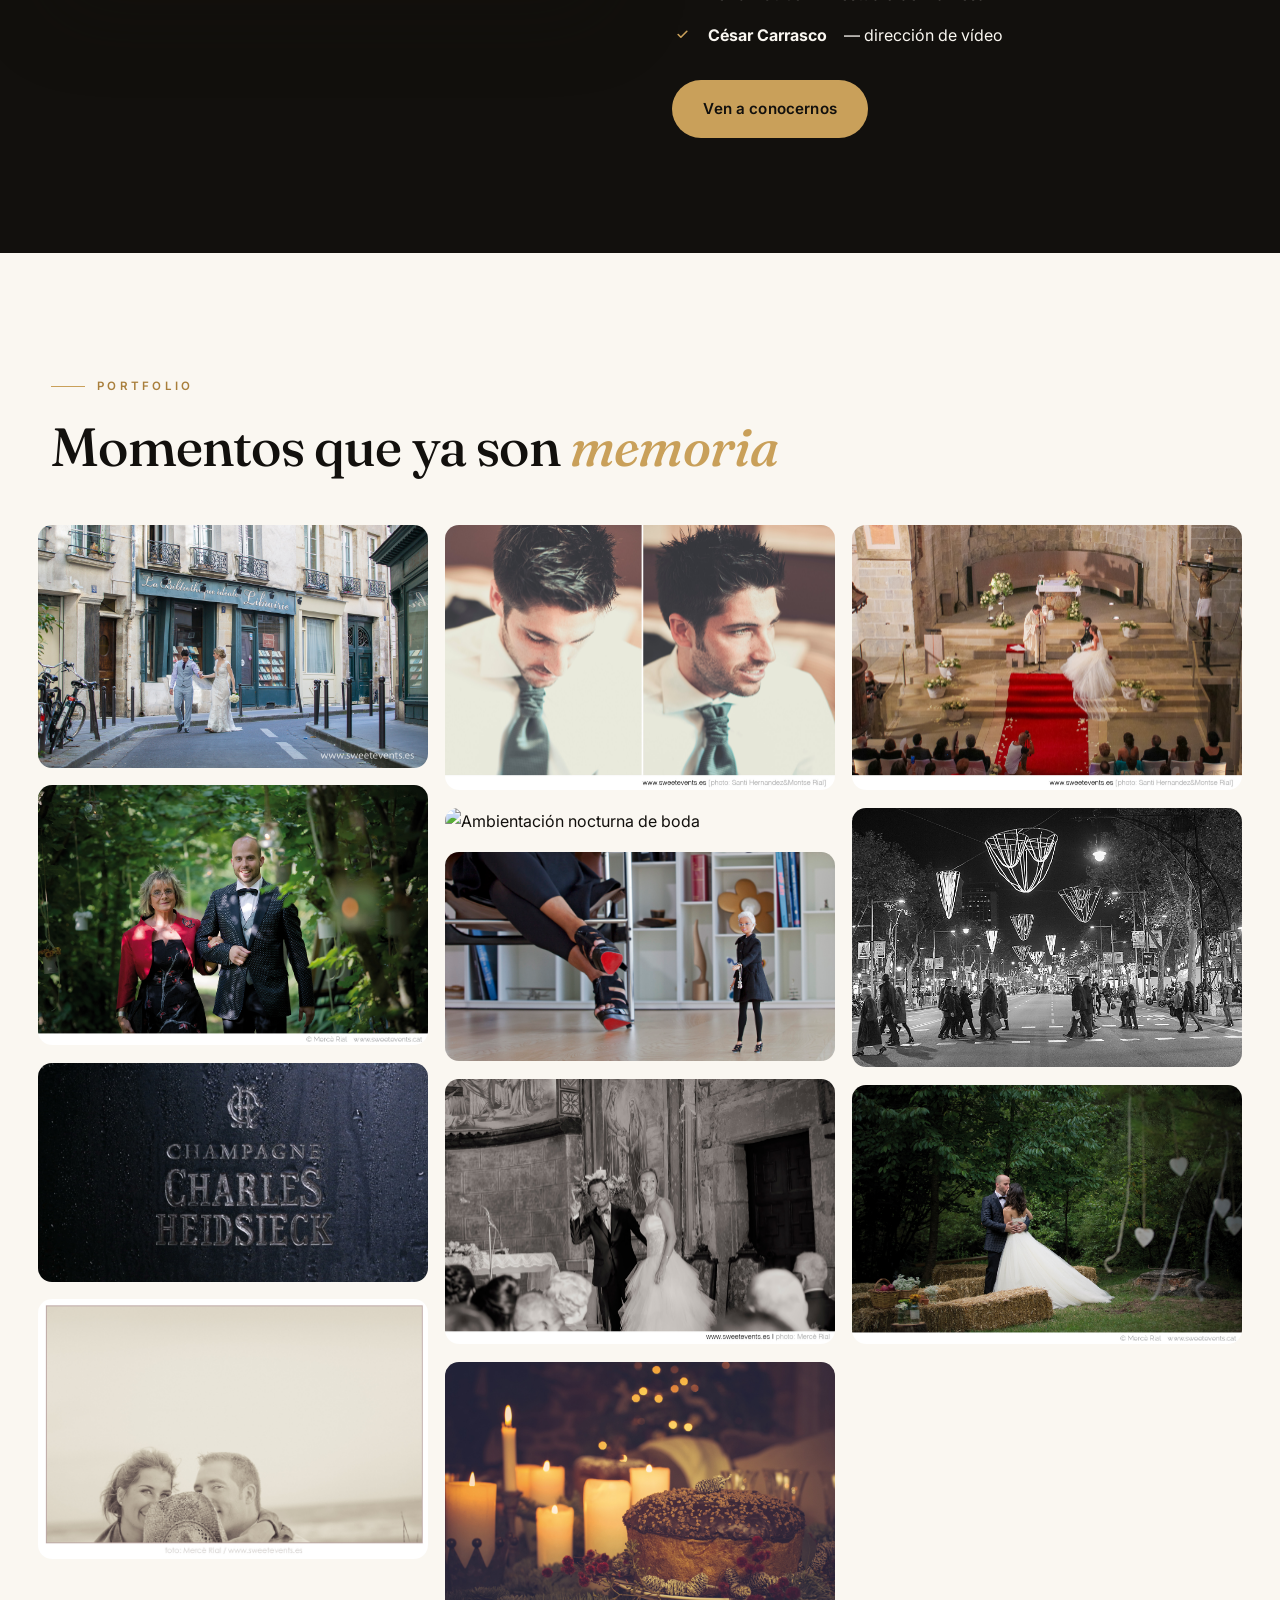
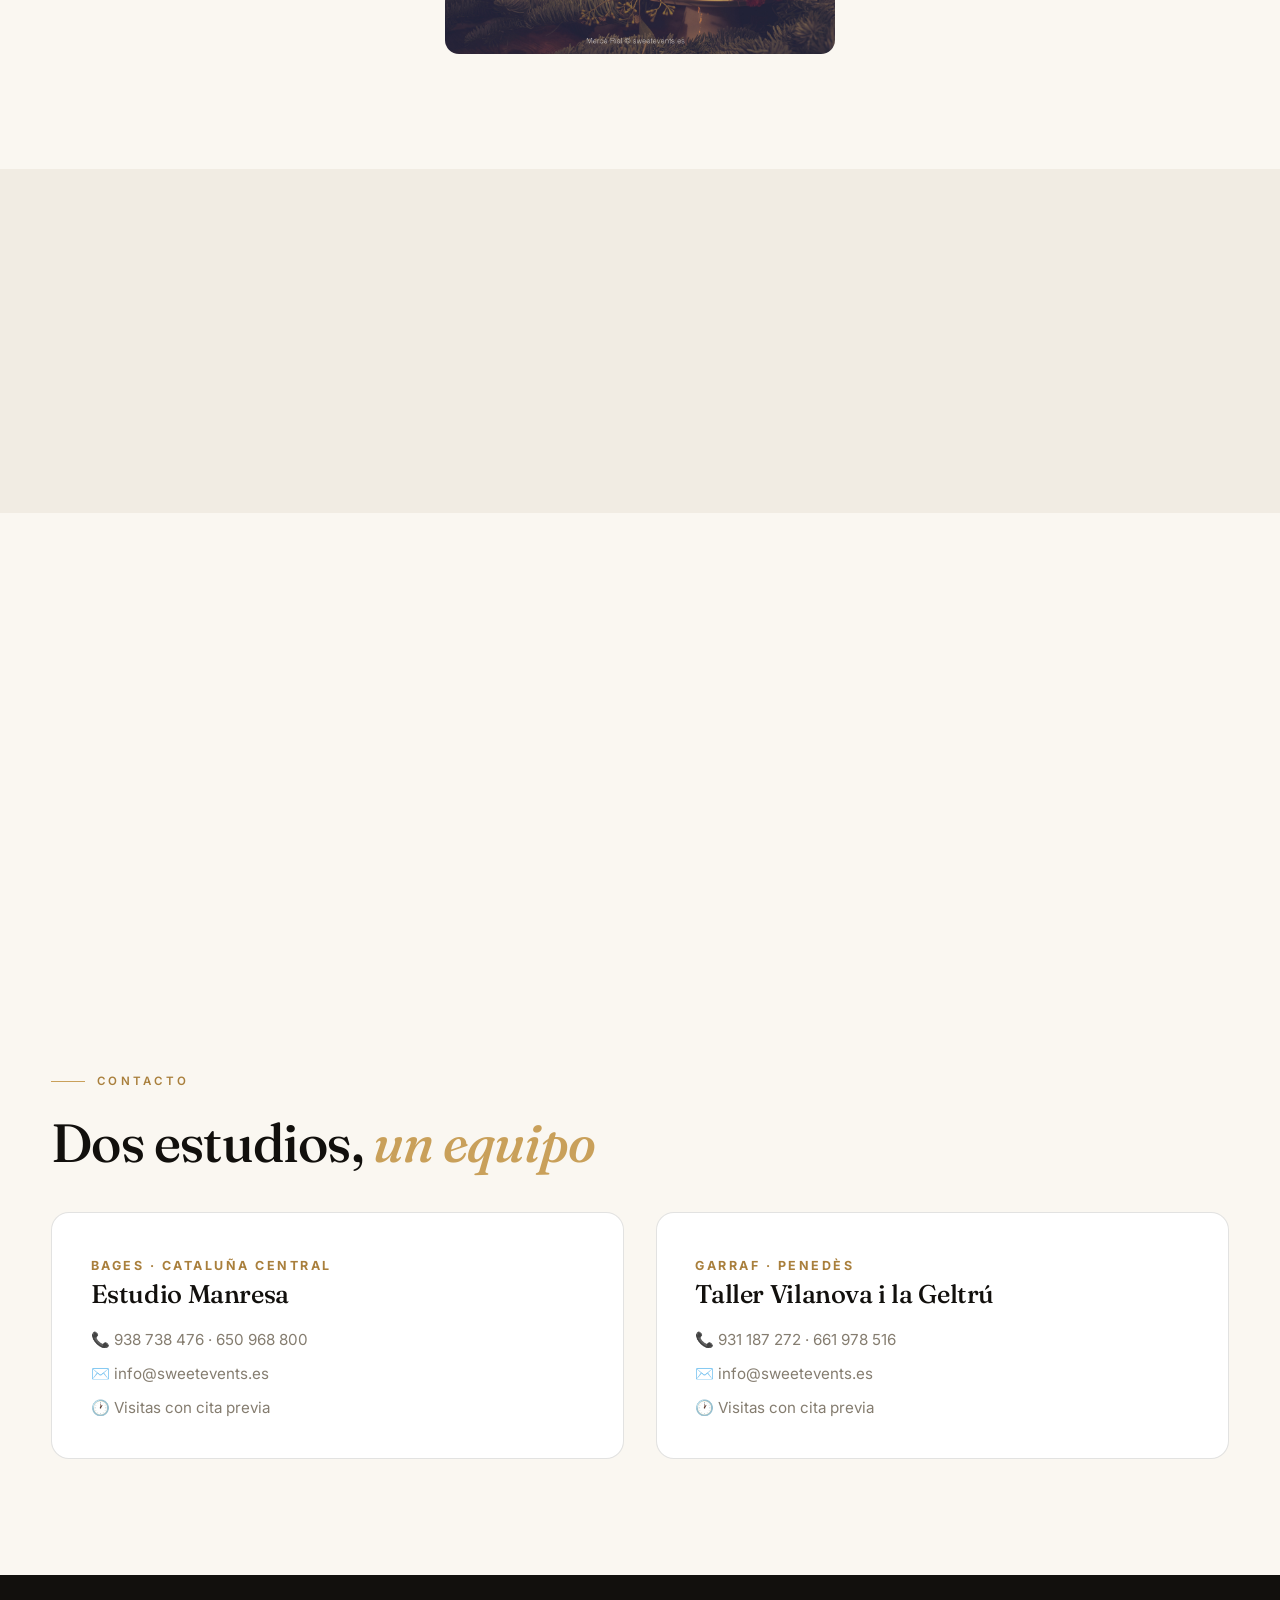
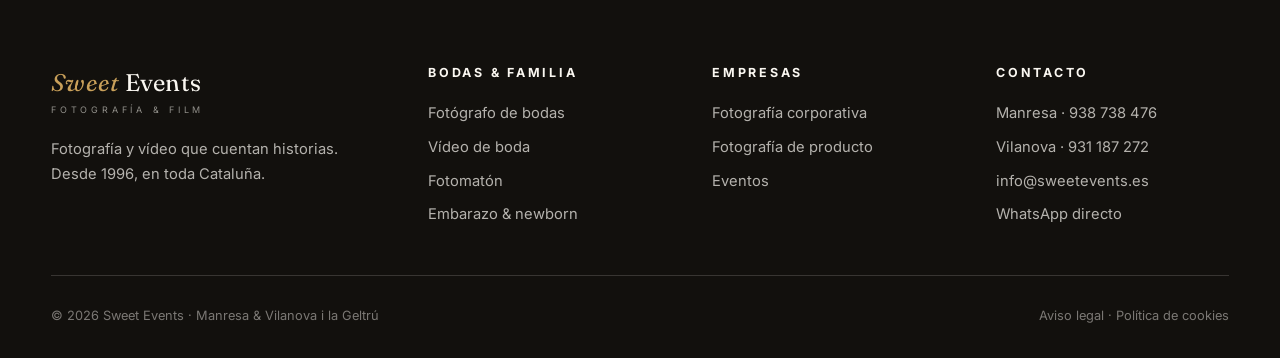
==== commit 2646b882: "Efecte typewriter al titular del hero" ====
--- a/index.html
+++ b/index.html
@@ -71,7 +71,7 @@
   </div>
   <div class="hero-content">
     <p class="eyebrow reveal">Manresa · Vilanova i la Geltrú · toda Cataluña</p>
-    <h1 class="reveal d1">El arte de contar <em class="italic accent">historias</em> con imágenes</h1>
+    <h1 class="reveal d1">El arte de contar <em class="italic accent">historias</em> <span class="typer" data-words="con imágenes·con amor·contigo"></span></h1>
     <p class="lead reveal d2">Fotografía y vídeo sin poses forzadas: luz, gestos y momentos de verdad. Desde 1996, para parejas que se casan y marcas que quieren emocionar.</p>
     <div class="hero-ctas reveal d3">
       <a class="btn btn-ghost" href="#servicios">Descubre los servicios</a>
--- a/assets/css/style.css
+++ b/assets/css/style.css
@@ -350,6 +350,23 @@
 }
 .hero .eyebrow { color: var(--champagne); }
 .hero .eyebrow::before { background: linear-gradient(90deg, var(--champagne), transparent); width: 46px; }
+
+/* Typewriter en el titular */
+.typer { display: inline; }
+.typer::after {
+  content: "";
+  display: inline-block;
+  width: 3px;
+  height: 0.82em;
+  margin-left: 0.08em;
+  vertical-align: -0.06em;
+  background: var(--champagne);
+  animation: caret 1.1s steps(1) infinite;
+}
+@keyframes caret { 50% { opacity: 0; } }
+@media (prefers-reduced-motion: reduce) {
+  .typer::after { animation: none; }
+}
 .hero-content {
   position: relative;
   z-index: 2;
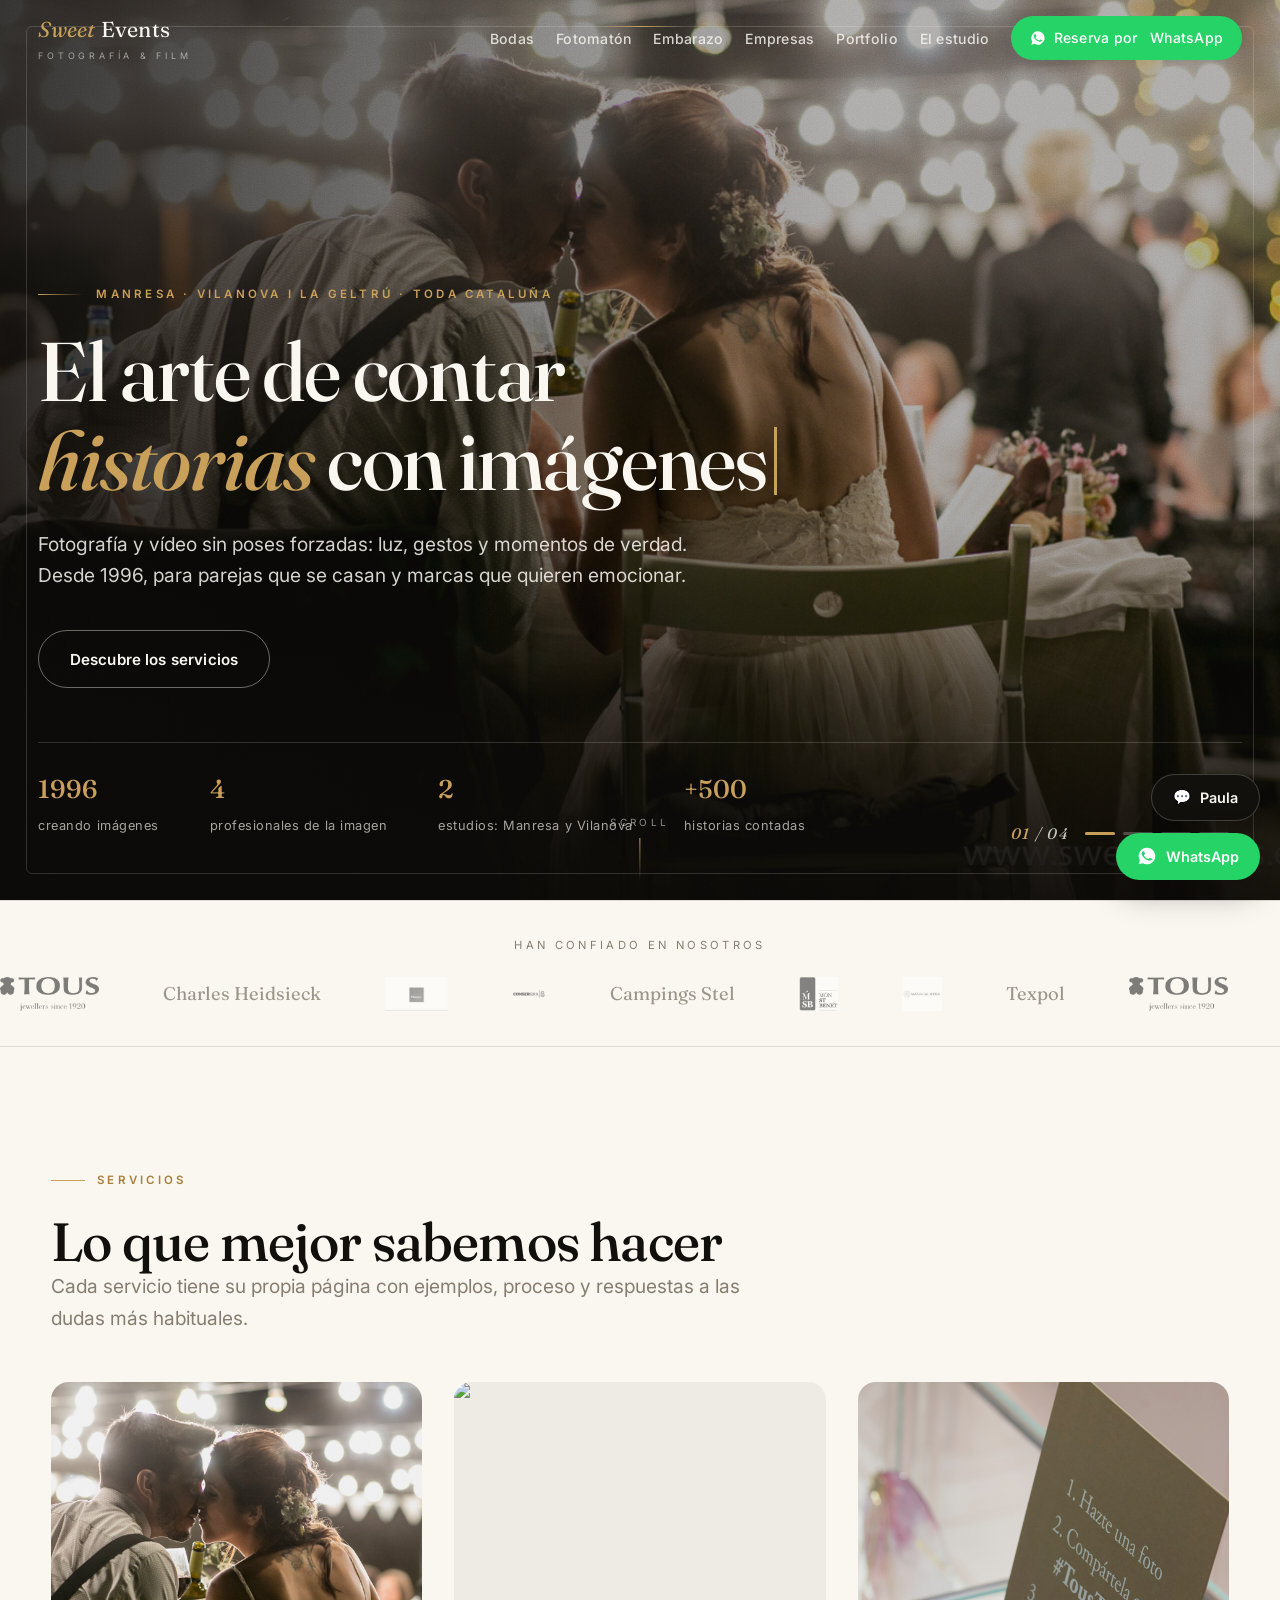
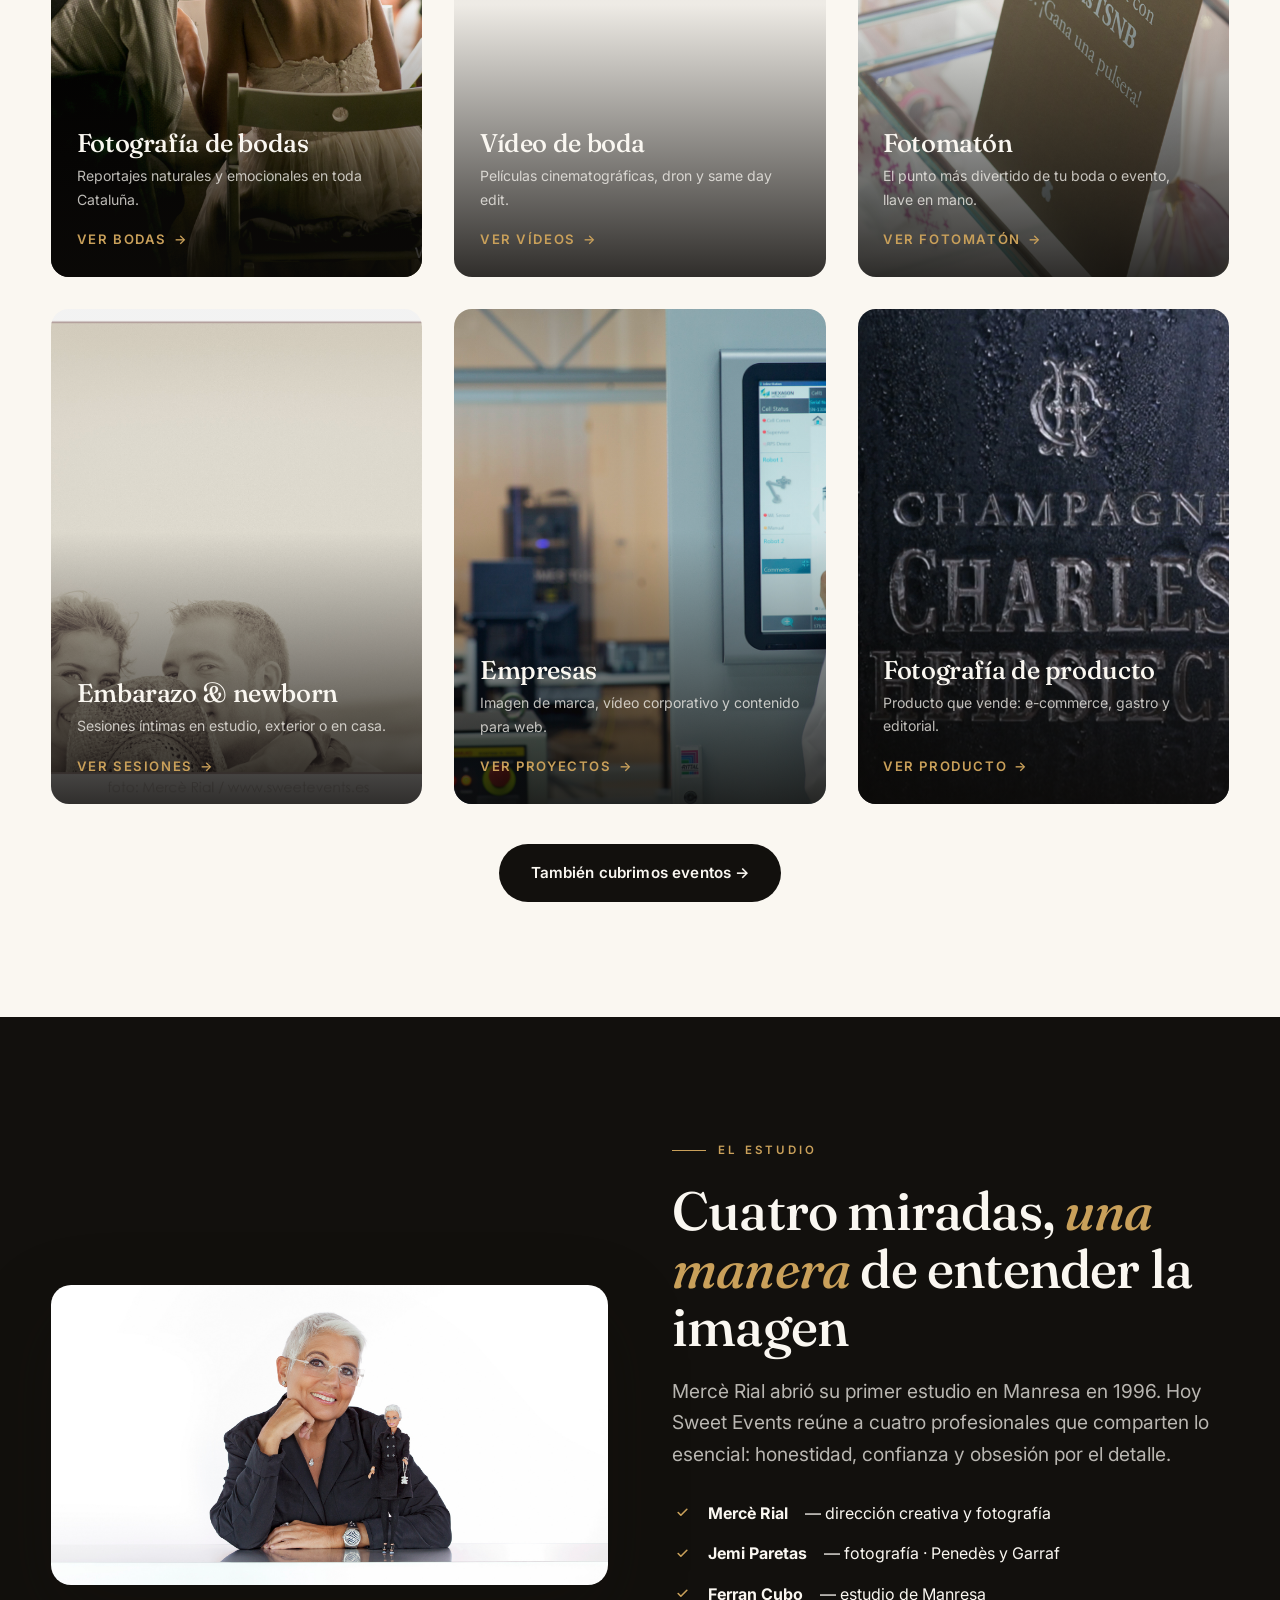
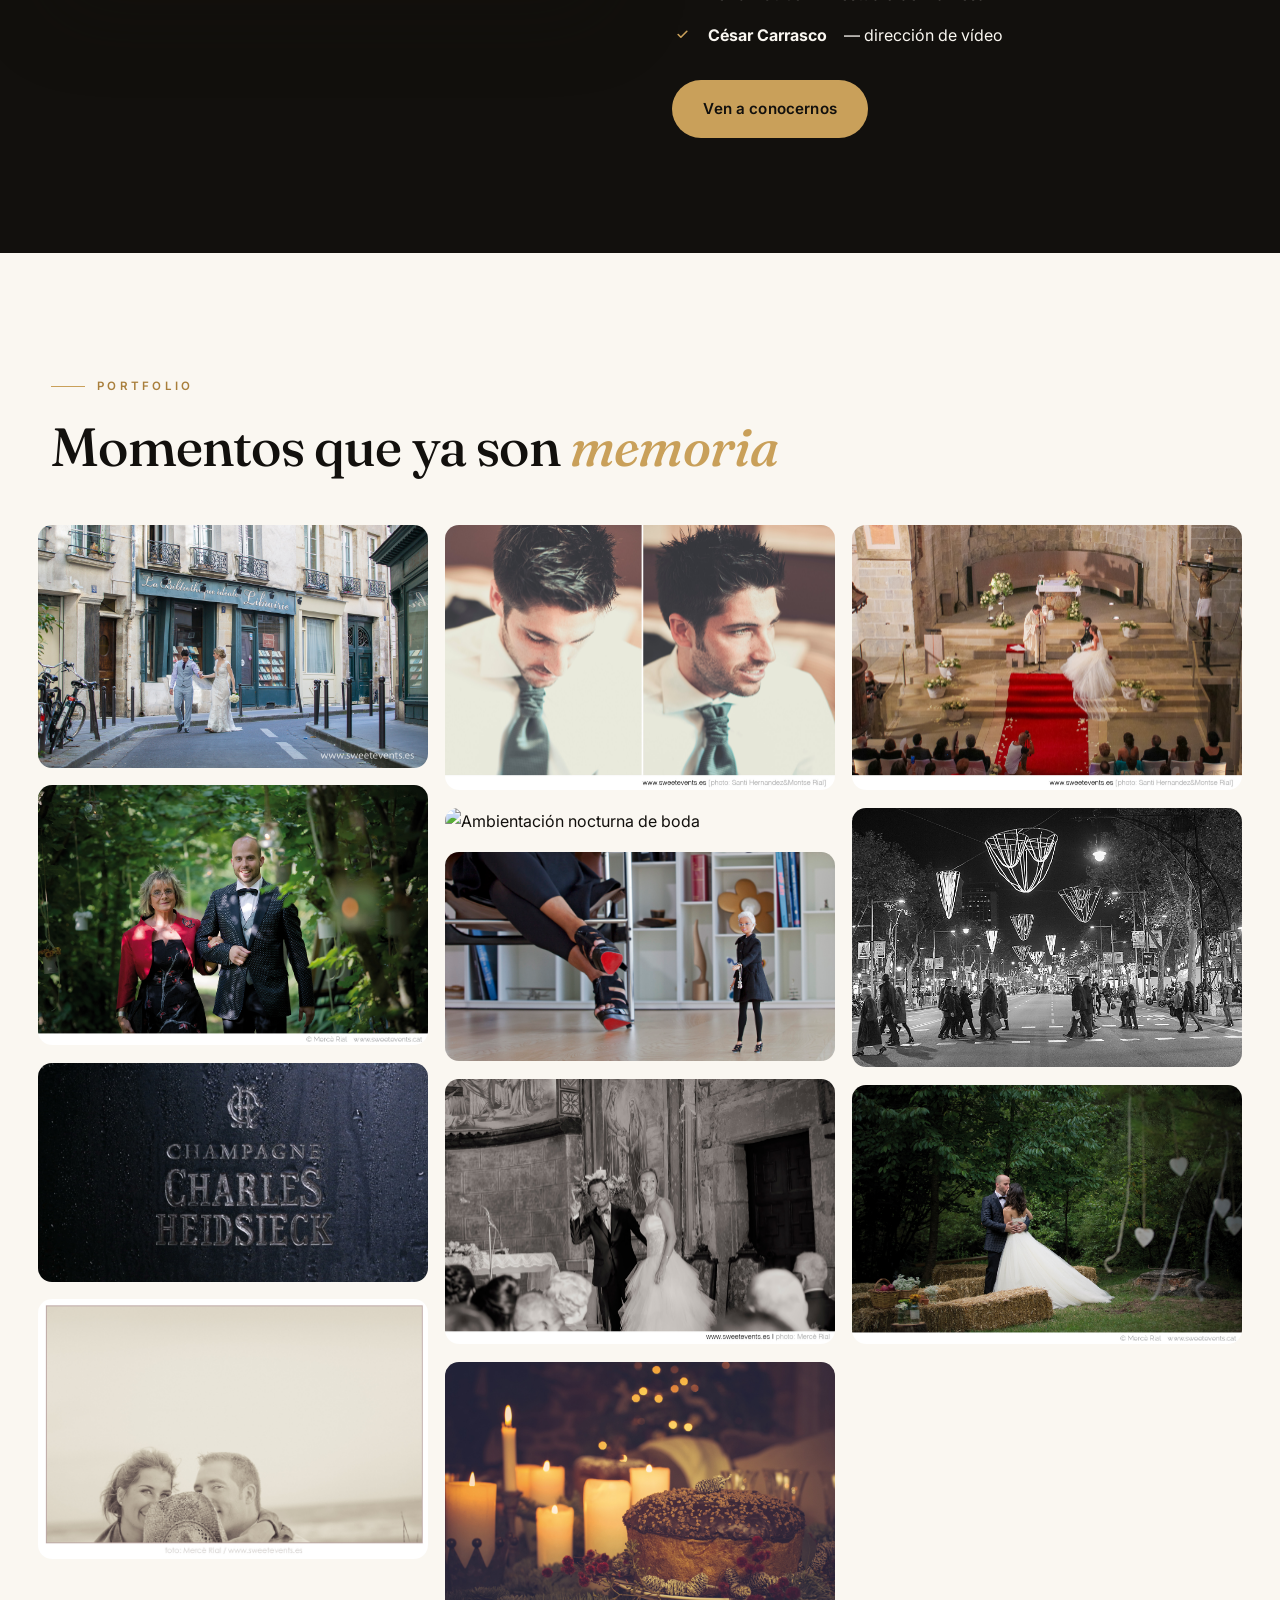
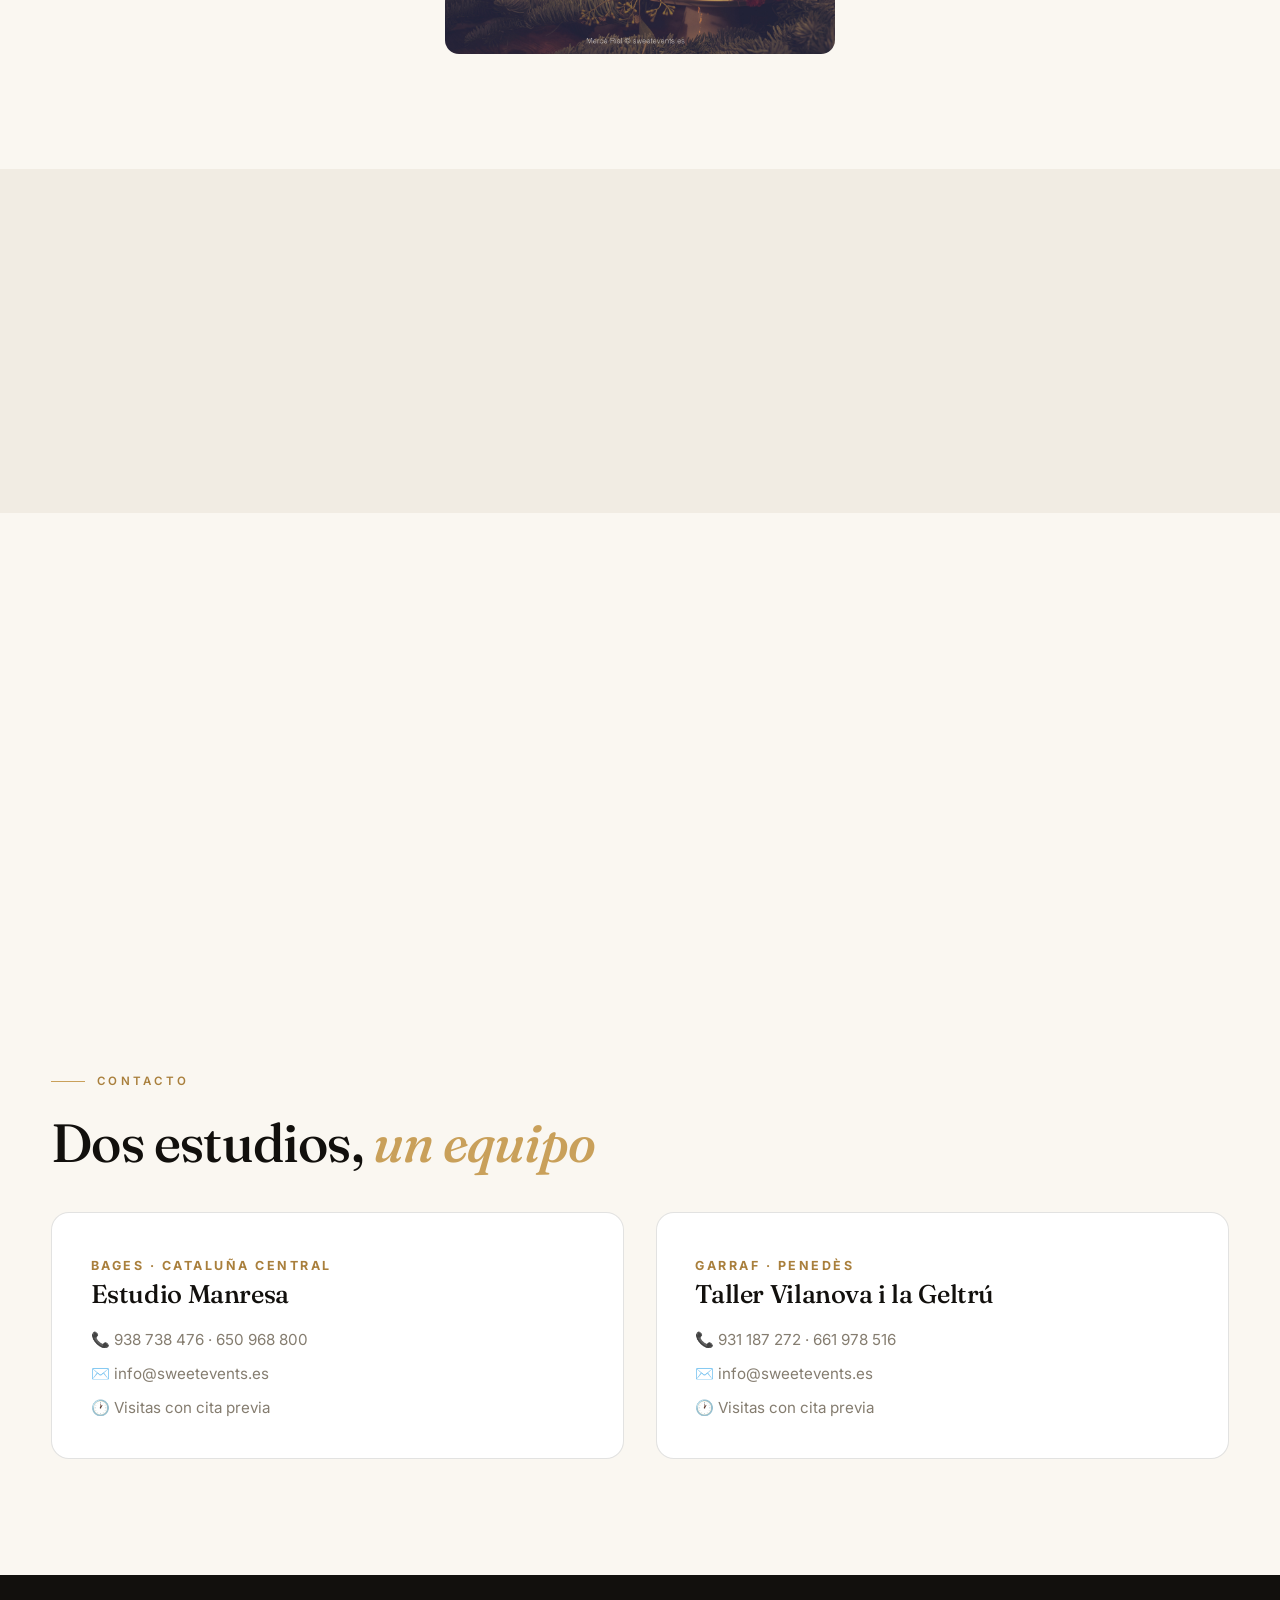
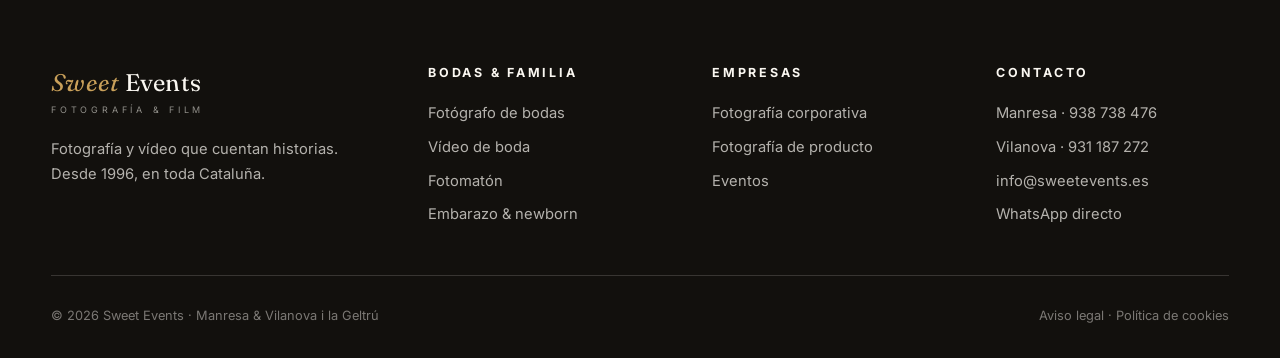
==== commit 0dded132: "Typer amb fallback + cache-busting v=2 a totes les pagines" ====
--- a/index.html
+++ b/index.html
@@ -14,7 +14,7 @@
 <link rel="preconnect" href="https://fonts.googleapis.com">
 <link rel="preconnect" href="https://fonts.gstatic.com" crossorigin>
 <link href="https://fonts.googleapis.com/css2?family=Fraunces:ital,opsz,wght@0,9..144,400;0,9..144,500;0,9..144,600;1,9..144,400;1,9..144,500&family=Inter:wght@400;500;600;700&display=swap" rel="stylesheet">
-<link rel="stylesheet" href="assets/css/style.css">
+<link rel="stylesheet" href="assets/css/style.css?v=2">
 <link rel="icon" href="data:image/svg+xml,<svg xmlns='http://www.w3.org/2000/svg' viewBox='0 0 100 100'><text y='.9em' font-size='90'>📷</text></svg>">
 <script type="application/ld+json">
 {
@@ -71,7 +71,7 @@
   </div>
   <div class="hero-content">
     <p class="eyebrow reveal">Manresa · Vilanova i la Geltrú · toda Cataluña</p>
-    <h1 class="reveal d1">El arte de contar <em class="italic accent">historias</em> <span class="typer" data-words="con imágenes·con amor·contigo"></span></h1>
+    <h1 class="reveal d1">El arte de contar <em class="italic accent">historias</em> <span class="typer" data-words="con imágenes·con amor·contigo">con imágenes</span></h1>
     <p class="lead reveal d2">Fotografía y vídeo sin poses forzadas: luz, gestos y momentos de verdad. Desde 1996, para parejas que se casan y marcas que quieren emocionar.</p>
     <div class="hero-ctas reveal d3">
       <a class="btn btn-ghost" href="#servicios">Descubre los servicios</a>
@@ -310,7 +310,7 @@
   </form>
 </div>
 
-<script src="assets/js/config.js"></script>
-<script src="assets/js/main.js"></script>
+<script src="assets/js/config.js?v=2"></script>
+<script src="assets/js/main.js?v=2"></script>
 </body>
 </html>
--- a/assets/css/style.css
+++ b/assets/css/style.css
@@ -135,7 +135,7 @@
 }
 .brand {
   font-family: var(--font-display);
-  font-size: 1.35rem;
+  font-size: clamp(1.1rem, 1.1rem + 0.6vw, 1.35rem);
   color: var(--paper);
   letter-spacing: 0.01em;
   white-space: nowrap;
@@ -153,15 +153,16 @@
 .nav-links {
   display: flex;
   align-items: center;
-  gap: 1.9rem;
+  gap: clamp(0.85rem, 0.4rem + 1.2vw, 1.9rem);
   list-style: none;
 }
 .nav-links a {
   color: rgba(250, 247, 241, 0.82);
-  font-size: 0.88rem;
+  font-size: clamp(0.8rem, 0.72rem + 0.2vw, 0.88rem);
   font-weight: 500;
   letter-spacing: 0.02em;
   transition: color 0.25s;
+  white-space: nowrap;
 }
 .nav-links a:hover, .nav-links a.active { color: var(--champagne); }
 
@@ -880,25 +881,38 @@
   .grid-3 { grid-template-columns: 1fr 1fr; }
 }
 
-@media (max-width: 820px) {
+@media (max-width: 1240px) {
+  .nav-cta span.long { display: none; }
+}
+
+@media (max-width: 1024px) {
   .nav-links {
     position: fixed;
     inset: var(--nav-h) 0 auto 0;
+    max-height: calc(100dvh - var(--nav-h));
+    overflow-y: auto;
     background: rgba(18, 16, 13, 0.97);
     backdrop-filter: blur(16px);
+    -webkit-backdrop-filter: blur(16px);
     flex-direction: column;
     align-items: flex-start;
     padding: 1.6rem 6vw 2.2rem;
     gap: 1.3rem;
     transform: translateY(-130%);
-    transition: transform 0.4s var(--ease);
+    transition: transform 0.4s var(--ease), visibility 0.4s;
+    visibility: hidden;
     box-shadow: 0 30px 60px rgba(0, 0, 0, 0.4);
   }
-  .nav-links.open { transform: none; }
-  .nav-links a { font-size: 1.05rem; }
+  .nav-links.open { transform: none; visibility: visible; }
+  .nav-links a { font-size: 1.05rem; padding: 0.15rem 0; }
+  .nav-links li { width: 100%; }
+  .nav-links a:not(.nav-cta) { display: block; }
   .nav:not(.scrolled):has(.nav-links.open) { background: rgba(18, 16, 13, 0.97); }
   .burger { display: flex; }
-  .nav-cta span.long { display: none; }
+  .nav-cta { justify-content: center; width: 100%; padding: 0.85rem 1.15rem; }
+}
+
+@media (max-width: 820px) {
   .grid-2 { grid-template-columns: 1fr; }
   .steps { grid-template-columns: 1fr; gap: 2rem; }
   .studios { grid-template-columns: 1fr; }
